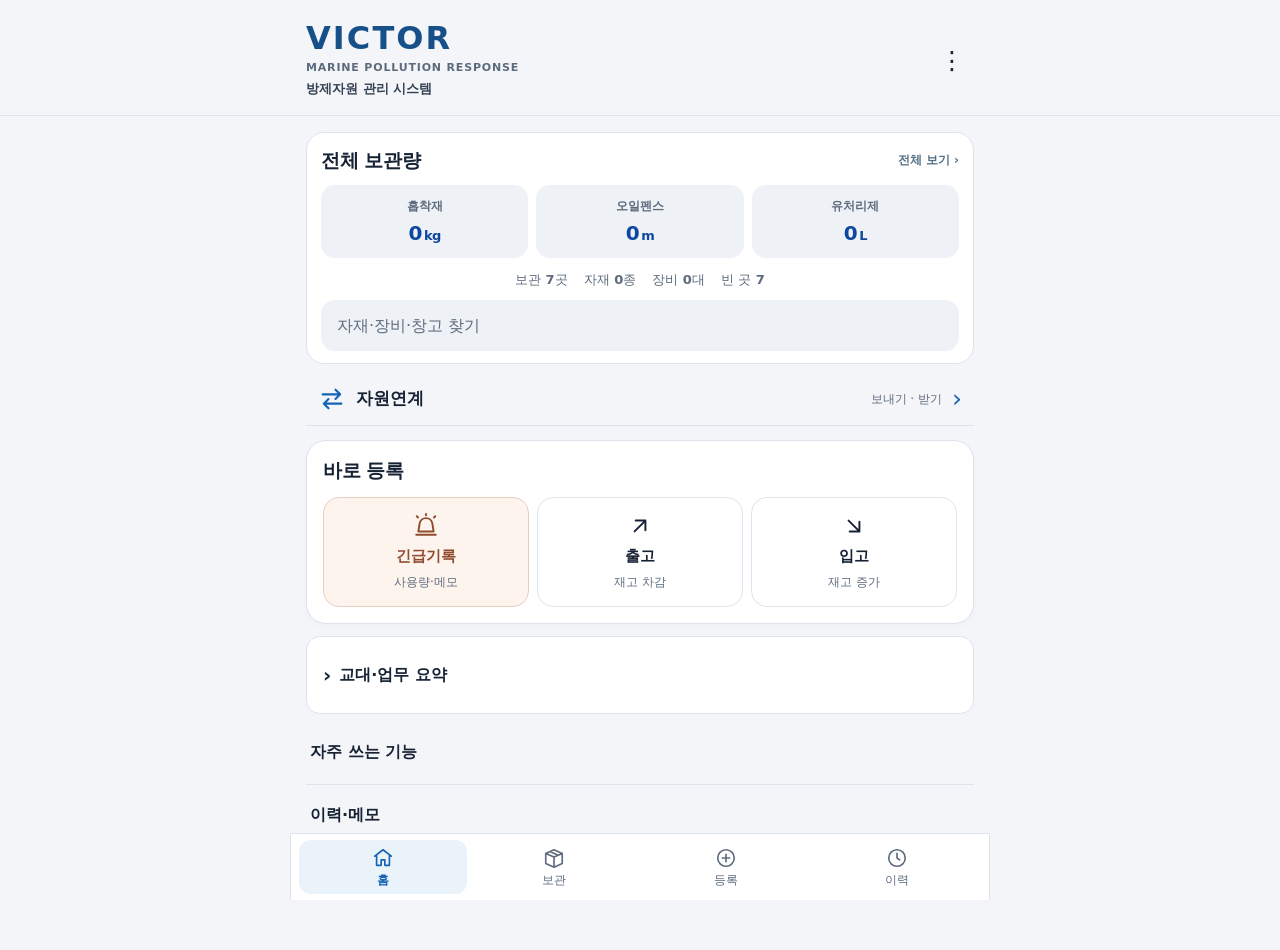
==== index.html @ 690df50c "빌드 182: 이력 조회기간과 처리상태 건수 연동" ====
<!doctype html>
<html lang="ko">
<head>
  <meta charset="utf-8">
  <meta name="viewport" content="width=device-width,initial-scale=1,viewport-fit=cover">
  <meta name="theme-color" content="#F3F5F8" id="themeColorMeta">
  <meta name="apple-mobile-web-app-capable" content="yes">
  <meta name="apple-mobile-web-app-title" content="Victor">
  <meta name="apple-mobile-web-app-status-bar-style" content="default" id="appleStatusBarMeta">
  <script>
    (()=>{try{const mode=localStorage.getItem("victor_theme_mode_0_19_0m")||"auto",hour=new Date().getHours(),resolved=mode==="dark"||mode==="light"?mode:mode==="system"?(matchMedia("(prefers-color-scheme: dark)").matches?"dark":"light"):(hour>=18||hour<6?"dark":"light");document.documentElement.dataset.theme=resolved;document.documentElement.dataset.themeMode=mode;document.getElementById("themeColorMeta")?.setAttribute("content",resolved==="dark"?"#152232":"#F3F5F8");document.getElementById("appleStatusBarMeta")?.setAttribute("content",resolved==="dark"?"black":"default");}catch(_){}})();
  </script>
  <link rel="manifest" href="./manifest.json">
  <link rel="apple-touch-icon" href="./icons/icon-180.png">
  <link rel="stylesheet" href="./style.css?v=02020m182">
  <link rel="stylesheet" href="./interface.css?v=02020m182">
  <title>Victor</title>
</head>
<body>
  <div class="splash" id="splash">
    <div>
      <div class="splash-v">V</div>
      <div class="splash-name">Victor</div>
      <div class="splash-ready">Ready.</div>
    </div>
  </div>

  <div class="app">
    <header class="top">
      <div class="top-inner">
        <div id="headTitle"></div>
        <div class="top-actions"><button class="more" id="moreBtn" type="button" aria-label="앱 관리">⋮</button></div>
      </div>
    </header>
    <div id="appUpdateBanner" class="app-update-banner" role="status" hidden>새 앱 버전 준비됨 <button class="btn secondary compact" type="button">업데이트</button></div>

    <div class="menu" id="moreMenu">
      <div class="menu-sheet" role="dialog" aria-label="앱 관리 메뉴">
        <div class="menu-handle"></div>
        <div class="menu-title">앱 관리</div>
        <div class="menu-group"><div class="menu-label">데이터 관리</div><div class="menu-grid">
          <button type="button" id="backupBtn">백업</button><button type="button" id="restoreBtn">복원</button>
        </div></div>
        <div class="menu-group"><div class="menu-label">공유</div><div class="menu-grid compact-share">
          <button type="button" id="cloudShareMenuBtn">자원연계</button>
        </div></div>
        <div class="menu-group"><div class="menu-label">정보</div>
          <button type="button" id="techniqueMenuBtn">방제기술</button>
        </div>
        <div class="menu-group"><div class="menu-label">업무</div>
          <button type="button" id="fastSurveyMenuBtn">초기 재고실사</button>
        </div>
        <div class="menu-group"><div class="menu-label">화면</div>
          <button type="button" id="themeSettingsBtn">화면 설정</button>
        </div>
        <div class="menu-group"><div class="menu-label">복구</div><div class="menu-grid">
          <button type="button" id="trashBtn">임시 보관함</button><button type="button" id="bulkUndoBtn">대량변경 되돌리기</button><button type="button" id="surveyUndoBtn">완료 실사 되돌리기</button>
        </div></div>
        <div class="menu-group"><div class="menu-label">앱</div><div class="menu-grid">
          <button type="button" id="appInfoBtn">앱 정보</button><button type="button" id="refreshAppBtn">앱 새로고침</button>
        </div>
        </div>
        <div class="menu-group danger-group"><div class="menu-label">위험 작업</div>
          <button class="menu-danger" type="button" id="resetBtn">전체 초기화</button>
        </div>
      </div>
    </div>
    <input type="file" id="restoreFile" accept="application/json,.json" hidden>
    <input type="file" id="sharedResourceFile" accept="application/json,.json,.victor" hidden>

    <main class="content" id="view"></main>

    <nav class="bottom" aria-label="주요 메뉴">
      <button class="nav active" data-page="home" type="button" aria-current="page"><svg viewBox="0 0 24 24" aria-hidden="true" focusable="false"><path d="m3 10 9-7 9 7M5 9v11h5v-6h4v6h5V9"/></svg><span>홈</span></button>
      <button class="nav" data-page="warehouse" type="button"><svg viewBox="0 0 24 24" aria-hidden="true" focusable="false"><path d="m3 7 9-4 9 4v11l-9 4-9-4ZM3 7l9 4 9-4M12 11v11M7.5 5l9 4"/></svg><span>보관</span></button>
      <button class="nav" data-page="register" type="button"><svg viewBox="0 0 24 24" aria-hidden="true" focusable="false"><circle cx="12" cy="12" r="9"/><path d="M12 8v8M8 12h8"/></svg><span>등록</span></button>
      <button class="nav" data-page="history" type="button"><svg viewBox="0 0 24 24" aria-hidden="true" focusable="false"><circle cx="12" cy="12" r="9"/><path d="M12 7v5l3 2"/></svg><span>이력</span></button>
    </nav>
  </div>

  <div class="modal sheet-modal" id="appInfoModal">
    <div class="dialog">
      <div class="sheet-grip app-info-grip" aria-hidden="true"></div>
      <div class="dialog-title">Victor 앱 정보</div>
      <div class="app-info-summary"><div class="logo-main">VICTOR</div><div class="row-sub">방제자원 관리 시스템</div><div class="version-chip">Alpha 0.20.20</div><div class="row-sub" style="margin-top:9px">통영해양경찰서 주무관 정홍준</div></div>
      <div class="help-body"><h3>실무 정정 · 2026.11.01</h3><ul><li>장비 운용 불가 수량·가용 수량 연결, 반납 내역 조회</li><li>원 기록을 보존하는 수량·과거 운행기록 정정</li><li>삭제 전 창고별 재고 변화 표시</li><li>완료 이력도 사고 전용 위치 입력 규칙 적용</li></ul></div>
      <div class="help-body"><h3>이력 정리 · 2026.10.31</h3><ul><li>방제자재·장비의 간격과 수량·보조 버튼 위치 통일</li><li>품목·개별 창고 변경 시 현재 재고·단위 안내 즉시 갱신</li><li>빈 선택 저장 차단, 이전 형식 기록의 수량 표시 보강</li><li>추가한 줄로 이동, 기록에서 빼기와 원본 삭제 구분</li><li>반납 완료 상태·정수 입력·사고 전용 위치·한국시간 표시 정리</li></ul></div>
      <div class="help-body"><h3>조작 정리 · 2026.10.31</h3><ul><li>스크롤 끝에서도 사건 저장 버튼 위치 유지, 키패드 입력 중에는 본문으로 배치</li><li>뒤로가기의 긴 배경 바 제거, 작은 뒤로 버튼 유지</li><li>진행 중 실사에 나중에 계속·중단 구분, 창고 관리에서 해당 창고 실사만 중단 가능</li><li>창고명 변경 뒤에도 실사 입력·기준 수량·완료 실사 되돌리기 연결 유지</li><li>작성 중 등록의 이전 창고명 보정, 없는 창고의 되돌리기 차단</li><li>창고 삭제를 막는 실제 재고·사용 중 장비·진행 업무 보호 유지</li><li>입력칸·접힌 기록 시각·설명 간격 정돈</li></ul></div>
      <div class="help-body"><h3>화면 다듬기 · 2026.10.26</h3><ul><li>글·문장 간격 정리와 뒤로가기 전용 하단 영역</li><li>사고 종류 전환 시 위치 입력 유지, 긴급기록 필터와 이력 창고 표시 수정</li><li>자재·장비 혼합 이력 구분, 삭제한 창고의 과거 기록 조회</li><li>빈 창고 안내·재고 설정 간소화와 장비 단위 통일</li><li>창고 삭제 제한 사유 안내, 0수량 장비 함께 보관·복원</li></ul></div>
      <div class="help-body"><h3>업무 연결 · 2026.10.26</h3><ul><li>공유자료 적용 전 진행 중 사건·사용 장비 연결 검사와 관련 기록 바로가기</li><li>창고 정정 전 두 창고 수량 미리보기, 저장 실패·동시 변경 보호</li><li>이전 작성 기록 수동 복구, 동일·유사 작업 구분</li><li>창고 이름 변경·이력 수정 내역 보기, 공유 수량 단위별 표시</li></ul></div>
      <div class="help-body"><h3>현장 안정화 · 2026.10.22</h3><ul><li>입력 포커스와 키패드 표시 구분, 하단 저장 버튼에 가리는 입력칸 보정</li><li>중복 자재의 순차 재고 표시, 이송 취소·복원 시 장비 가용 수량 검사</li><li>실사 반영·전체 복원의 중복 실행과 확인 중 변경 보호</li><li>정비 저장·삭제와 운용이력 삭제 실패 시 기존 자료 유지</li><li>최근 사용 품목 우선, 장비 이력 검색·조건 초기화 개선</li><li>자원연계에 기기 저장과 공유본 기준 구분</li></ul></div>
      <div class="help-body"><h3>입력 다듬기 · 2026.10.21</h3><ul><li>수량 빠른 입력 시 품목칸과 위치 유지, 미리보기·캔 환산 즉시 갱신</li><li>추가한 품목이 바로 보이도록 이동, 이 줄 빼기와 입력 완료 품목 수 안내</li><li>등록의 반복 보관·재고 안내 축소, 제목 필수·수량 입력 안내 보강</li><li>이력 검색의 진행중·재고 확인 조건 유지와 전체 이력 복귀</li><li>검색 완료 키로 키패드를 닫고 결과 확인</li></ul></div>
      <div class="help-body"><h3>연결 안정화 · 2026.10.18</h3><ul><li>인터넷 끊김·서버 준비 중·인증·권한 오류 안내 구분</li><li>최신자료 조회만 제한 시간 안에서 한 번 재시도</li><li>전송 결과가 불확실하면 최신 확인 안내, 올리기 자동 재전송 금지</li><li>기존 저장자료·연결 설정·PIN 방식 유지</li></ul></div>
      <div class="help-body"><h3>자원연계 · 2026.10.18</h3><ul><li>자원연계 이름·받기/보내기 중심 화면 정리</li><li>뒤로가기 상시 표시, 다른 탭을 거쳐도 원래 상세 진입 경로 유지</li><li>부족 재고도 확인 기록으로 저장하고 홈에서 수정·반영</li><li>점 메뉴는 홈 전용, 창고 관리·삭제 위치와 앱 관리 메뉴 간소화</li></ul></div>
      <div class="help-body"><h3>공유 바로가기 · 2026.10.18</h3><ul><li>홈 전체 보관량 아래에 자원 공유 버튼을 독립 배치</li><li>삭제된 장비·이력으로 돌아갈 때 유효한 목록으로 복귀</li><li>점 메뉴 닫는 중 설정·앱 정보를 열면 뒤늦게 닫히던 문제 수정</li></ul></div>
      <div class="help-body"><h3>자연스러운 이동 · 2026.10.18</h3><ul><li>상세 진입·뒤로가기 방향 전환과 메뉴·공유창의 짧고 부드러운 모션</li><li>아래로 끌어 닫기와 취소 시 원위치 복귀, 작성 중 내용 보호 유지</li><li>목록·상세 스크롤과 검색 조건 복원, 하단 메뉴로 다시 와도 보던 위치 유지</li><li>길게 내린 화면에 작은 돌아가기 버튼 표시, 상단 고정 없이 이동</li></ul></div>
      <div class="help-body"><h3>화면 정돈 · 2026.10.18</h3><ul><li>자원 공유 비교·시간·관리 영역 정렬과 간격 통일</li><li>창고는 재고 우선, 장비는 수량 요약과 업무·관리 기능 분리</li><li>등록·이송·이력의 버튼 배치와 출발·도착 수량 표시 정리</li><li>일괄 실사 단위·저장 접근성, 날짜 선택·앱 관리 배치 개선</li></ul><h3>자료 보호 · 2026.10.17</h3><ul><li>저장 실패 복원·공유자료 검증·동시 변경 보호</li><li>소수 수량 계산 보강과 공유 응답 시간제한</li></ul></div>
      <div class="help-body"><h3>동작 정리 · 2026.10.17</h3><ul><li>창고·장비·이력 상세 진입 위치와 빠른 뒤로가기 스크롤 정리</li><li>장비 상세에서도 보관 메뉴 선택 유지, 창고 검색의 영문·규격 지원</li><li>키패드 위 알림 표시, 창 닫기·키보드 이동·포커스 복귀 보강</li><li>신규 창고 저장 실패 시 자동 취소·입력 유지, 불필요한 폼 재검사 제거</li></ul></div>
      <div class="help-body"><h3>사용 디테일 · 2026.10.17</h3><ul><li>창고·자재·장비 삭제와 안전한 임시 보관, 과거 이력 유지</li><li>차량 최근 이력 5건, 홈 공유 버튼 확대, 상단 고정 해제</li><li>검색어 지우기·보관 조건 초기화·목록 복귀 위치 유지</li><li>긴 품목명과 수량 정렬, 단위 표시, 메모 두 줄 미리보기</li><li>입력칸 오류 안내와 숫자 키패드 입력 완료 버튼</li></ul></div>
      <div class="help-body latest-update"><h3>화면 디테일 · 2026.10.17</h3><ul><li>글자·여백·버튼·카드 톤과 다크모드 정리</li><li>하단 아이콘 메뉴, 선택 상태와 터치·키보드 포커스 개선</li><li>카드 들썩임 제거, 짧은 화면 전환과 자연스러운 정보창 모션</li><li>불투명 배경·상하단 안전영역·알림 표시 정돈</li></ul></div>
      <div class="help-body latest-update"><h3>사용 정리 · 2026.10.17</h3><ul><li>묶음 구성 보기·직접 수정, 중복 품목 수량 유지·합산 선택</li><li>되돌리기 가능 여부와 보관 처리 후 남는 재고 안내</li><li>보고 요약 입출고 구분·재고 변화 표시</li><li>목록 관리 기능 접기, 기기 자료가 쌓였을 때 백업 안내</li></ul></div>
      <div class="help-body latest-update"><h3>빠른 업무 · 2026.10.17</h3><ul><li>장비 보유·사용 가능 수량과 미반납 기록 바로가기</li><li>진행 중 사건 상태·중복 등록 안내 개선</li><li>자주 쓰는 품목 묶음과 보고용 요약·복사·인쇄</li><li>사용 종료 품목 보관·다시 사용, 공유 범위 안내</li></ul></div>
      <div class="help-body latest-update"><h3>자료 보호 · 2026.10.11</h3><ul><li>공유·일괄 변경 되돌리기 시 이후 작업 보호</li><li>사건 입고 방향 유지, 자재 추가·삭제와 장비 미반납 확인</li><li>이송 취소·창고명 변경·이력 장소 정정 보강</li><li>수량 입력·메모 초안·실사 안내·공유 최신 확인 수정</li></ul></div>
      <div class="help-body latest-update"><h3>화면 정리 · 2026.10.07</h3><ul><li>공유 확인 후 창이 다시 열리거나 PIN 입력을 덮어쓰는 문제 수정</li><li>공유 상태·시간 문구 정리, 관리 기능 접기와 공유로 돌아가기 추가</li><li>저장 버튼·상단 제목 고정, 보관·등록 탭과 PC 하단 메뉴 정렬</li><li>홈 빠른 등록 우선 배치, 이력 상세 필터 접기</li></ul></div>
      <div class="section-title" style="margin-top:18px">업데이트 내역</div>
      <div class="help-body latest-update"><h3>현장 개선 · 2026.10.05</h3><ul><li>기존 이송·위치·수정이력·HNS 자료 보존 보강</li><li>저장 실패 재시도·중복 저장·작성 중 나가기 보호</li><li>홈 업무 요약·최소재고·품목 위치·이력 필터 개선</li><li>차량·방제정 시간·목적·담당자·기간 합계 보강</li><li>CSV·자동 안전지점·사용자 선택 앱 업데이트 추가</li></ul></div>
      <div class="help-body latest-update"><h3>홈·등록·검색 개선 · 2026.09.23</h3><ul><li>자재·장비 상세에서 품목과 보관장소를 미리 채워 출고·입고 등록</li><li>홈의 진행 중 사건을 눌러 최신 사건 바로 이어가기</li><li>통합 검색에 8건 초과 결과 펼쳐 보기 추가</li><li>이력 검색어를 필터 변경 뒤에도 유지하고 대소문자 구분 없이 검색</li><li>HNS 등록은 정식 자료 준비 전까지 명확하게 비활성화</li></ul></div>
      <div class="help-body latest-update"><h3>이력·입력 개선 · 2026.09.19</h3><ul><li>차량·선박·장비 전체 이력 검색과 더보기</li><li>키보드 위에서 메모 입력·스크롤 개선</li><li>자재·장비 선택 시 이름과 보관장소 표시</li></ul></div>
      <div class="help-body latest-update"><h3>사건·연료 관리 보강 · 2026.08.07</h3><ul><li>진행 중 사건을 계속 보완한 뒤 종결 가능</li><li>진행 중 사건에 자재·장비 추가 기능 보강</li><li>소형방제정 연료 재고·수급·운항 소모량 기록 추가</li></ul></div>
      <div class="help-body latest-update"><h3>등록·이송 안정화 · 2026.08.07</h3><ul><li>등록 화면에 이송 탭 추가</li><li>이송 시 출발 보관과 도착 보관을 분리</li><li>한 번의 이송 기록에 자재 여러 개 등록 가능</li><li>보관의 창고 간 이동도 새 이송 등록 화면으로 통합</li><li>이송 이력에서 출발·도착 재고 변화를 함께 표시</li><li>자재 추가 시 같은 품목만 반복 선택되던 문제 수정</li><li>소형방제정 운항기록은 날짜·출도착·마일수·좌우 엔진시간·연료유 중심으로 정리</li></ul><h3>현장 간편화 추가 · 2026.07.21</h3><ul><li>전체 보관량 카드에 보관장소·자재·장비 요약 추가</li><li>최근 이력 한 줄에 품목 요약과 건수 표시</li><li>홈 바로등록 버튼에 짧은 보조 설명 추가</li><li>최근 활동 탭에 최근 이력·메모 개수 표시</li><li>통합 검색 결과를 정확한 이름 우선으로 정렬</li><li>통합 검색 결과에 창고·자재·장비 구분 칩 추가</li><li>보관 전체 자재 결과에 총량과 0재고 수 표시</li><li>보관 전체 장비 결과에 총 장비 수와 보관장소 수 표시</li><li>빈 창고는 목록에서 비어 있음으로 표시</li><li>창고 상세 상단에 자재·장비 보유 요약 추가</li><li>등록 자재 추가 시 현재 창고 재고 보유 품목 우선 선택</li><li>등록 장비 추가 시 현재 창고 장비 우선 선택</li><li>자재·장비 추가와 삭제 시 짧은 완료 메시지 표시</li><li>등록 중 선택한 자재·장비 입력 현황 요약 표시</li><li>유처리제 캔 변환과 빠른 수량 버튼을 등록 요약에 즉시 반영</li><li>이력 검색 문구 단축과 검색 결과 개수 실시간 반영</li><li>이력 빈 화면에서 바로 등록 가능</li><li>HNS 준비 화면에서 방제기술로 이동 가능</li><li>자원 공유에 마지막 올림·가져옴 상태 한 줄 표시</li><li>새 표시 요소의 다크모드 색상 보강</li></ul><h3>간편화 정리 · 2026.07.21</h3><ul><li>홈 검색 문구와 결과 표시를 더 짧게 정리</li><li>검색 결과에 자재 총량·창고 보유종·장비 수량 표시</li><li>자원 공유 화면 버튼과 상태 문구 축소</li><li>등록 화면 안내문과 작성 중 기록 안내 간소화</li><li>저장 버튼을 하단에 가깝게 유지하고 저장 중 표시 추가</li><li>미반영 0건 표시를 덜 긴장되는 형태로 변경</li><li>최근 활동이 비어 있을 때 바로 등록·메모 버튼 표시</li><li>입력 중 화면 흔들림과 스크롤 노출 보강</li><li>앱 관리 화면 설명과 보조 문구 정리</li><li>HNS 안내와 최신자료 확인 메시지 단축</li></ul><h3>화면 안정화 · 2026.07.21</h3><ul><li>점3개 메뉴·앱정보·입력 모달이 열렸을 때 뒤 화면 스크롤 잠금 보강</li><li>점3개 메뉴 스크롤과 아래로 끌어 닫기 동작 분리</li><li>긴급기록 화면을 사용내역과 메모 중심으로 단순화</li><li>다크모드 상단·메뉴 색상과 대비 보정</li><li>저장 후 수량 변화 요약과 앱 새로고침 버튼 추가</li><li>방제기술 화면에 홈으로 돌아가기 버튼 추가</li></ul><h3>보관장소 보존 보강 · 2026.07.15</h3><ul><li>재고가 0인 사용자 추가 보관장소도 업데이트 후 목록에 유지</li><li>공유자료 가져오기 시 내 기기에만 있던 보관장소가 사라지지 않도록 보강</li></ul><h3>현장 기록 보강 · 2026.07.15</h3><ul><li>등록 화면에 사고·작업 위치 기록 추가</li><li>유막·냄새·배출구·시료·진술 체크형 현장 확인사항 추가</li><li>이력 상세에서 위치와 현장 확인사항 표시</li><li>보관장소별 출입 방법·열쇠 위치·특이사항·연락 메모 추가</li><li>재고실사 반영 후 완료 요약 화면 추가</li></ul><h3>방제기술 초안 · 2026.07.15</h3><ul><li>HNS 샘플 물질정보 제거</li><li>점3개 메뉴 정보 영역에 방제기술 화면 추가</li><li>침수선박·침몰선박·빌지 배출·매연·페인트·폐기물·유막 상황별 카드 추가</li><li>확인사항·초동조치·사진증거·필요자원·보고사항 구조로 정리</li></ul><h3>보관·공유 안정화 · 2026.07.15</h3><ul><li>점3개 메뉴의 공유 기능을 자원 공유 화면으로 정리</li><li>공유자료 올린 기기와 적용 기기 표시</li><li>창고명 수정 전 연결 자료 영향 안내</li><li>기존 자재·장비 추가 시 최근 사용 품목 우선 표시</li><li>창고 상세에 숨긴 0재고 보기 버튼 추가</li></ul><h3>화면·보관 추가 개선 · 2026.07.15</h3><ul><li>밝게·어둡게·기기 설정·야간 자동 화면 설정 추가</li><li>창고 상세에서 보관장소명 수정 가능</li><li>창고 자재·장비 추가 시 기존 목록에서 빠르게 추가</li><li>HNS는 방제자원과 섞지 않고 별도 영역 유지</li></ul><h3>홈·메뉴 정리 · 2026.07.15</h3><ul><li>홈 화면 공유상태와 초기 재고실사 표시 정리</li><li>초기 재고실사와 완료 실사 되돌리기를 점3개 메뉴로 이동</li><li>보관 화면에 HNS 준비 탭 추가</li><li>등록 입고·출고에 HNS 준비 항목 추가</li><li>등록 날짜 입력 단순화와 작성 중 기록 알림 빈도 조정</li><li>하단 메뉴·점3개 메뉴·업데이트 내역 모션 개선</li></ul></div>
      <div class="help-body"><h3>보관 기능 개선</h3><ul><li>보관 화면 창고별·전체 자재·전체 장비 보기</li><li>전체 장비 검색과 카테고리·창고 필터</li><li>자재·장비 빠른 입력</li><li>iOS 햅틱 감지와 시각 피드백 보강</li></ul><h3>Alpha 0.18.9</h3><ul><li>보관 메모 수정 버튼명을 메모 수정으로 변경</li><li>장비 클릭 시 상세보기 화면 표시</li><li>장비 상세 하단 수정 버튼 추가</li></ul><h3>Alpha 0.18.6 Recovery</h3><ul><li>0.18.8 무한로딩 복구용</li><li>0.18.6 Fixed 기준 안정판</li><li>캐시 갱신용 버전 분리</li></ul><h3>Alpha 0.18.6 Fixed</h3><ul><li>0.18.4/4a/5 기능 실제 활성화 재적용</li><li>보관 화면 전체 보관량 카드 실제 표시</li><li>등록 종류: 사고/이송/훈련/작업/기타 적용</li><li>창고 아이콘 제거 및 신규 창고 추가 버튼 적용</li><li>자재/장비 탭 하단 신규 추가 버튼 적용</li><li>재고수정 이력 유지</li></ul>
        <h3>Alpha 0.18.5</h3><ul><li>재고 직접 수정 시 변경사유 입력 추가</li><li>재고수정 이력 자동 생성</li><li>변경 전/변경 후 수량 저장</li><li>재고수정 이력 상세에서 증감 표시</li><li>재고수정 이력 삭제 시 이전 수량으로 복구</li></ul><h3>Alpha 0.18.4a</h3><ul><li>장비 기본 목록 실제 장비표 기준 보강</li><li>기존 데이터가 있어도 기본 장비 목록이 병합되도록 수정</li><li>장비 추가 후 해당 보관장소 장비 탭에 즉시 표시</li><li>장비 상세 표시 항목 보강</li></ul><h3>Alpha 0.18.4</h3><ul><li>일반등록/긴급기록 큰 버튼형 UI 적용</li><li>일반등록 출고/입고 선택 및 즉시 재고 반영</li><li>긴급기록 미반영 저장 후 사고 종료 시 재고 반영</li><li>긴급기록 완료 시 출고이력 자동 생성</li><li>창고 상단 정보에서 위치/담당/연락처 제거, 메모만 표시</li><li>창고/자재목록/자재/장비 신규 추가 기능 추가</li><li>추가 항목이 재고·등록·이력에 반영되도록 개선</li><li>장비 기본 목록 추가</li></ul><h3>Alpha 0.18.3</h3><ul><li>홈 로고 VICTOR 형식 적용</li><li>홈 대시보드 카드 클릭 이동 적용</li><li>홈 버전 카드 제거 및 관리품목 아이콘 변경</li><li>보관 목록 창고 아이콘 복구</li><li>보관 상세 자재/장비 탭 분리</li><li>중복 장비관리 카드 제거</li><li>이력 목록을 전체/미반영/완료 탭으로 개선</li><li>날짜 입력칸 간격 정리</li></ul><h3>Alpha 0.18.2</h3><ul><li>긴급기록 모드 복구</li><li>사고 현장 자재 사용량만 빠르게 미반영 저장</li><li>이력에서 미반영 기록을 정식 재고 반영 가능</li><li>등록 화면 일반 등록/긴급기록 전환</li></ul><h3>Alpha 0.18.1</h3>
        <ul>
          <li>재고조사 모드 복구</li>
          <li>재고조사 빈칸/미입력 0 처리</li>
          <li>방제지휘차량 주행거리 이력 추가</li>
          <li>소형방제정 구동시간/연료소모량 이력 추가</li>
          <li>장비관리 초안 추가</li>
        </ul>
        <h3>Alpha 0.18 Stable</h3>
        <ul>
          <li>깨진 0.17 기반 제거 후 새 구조로 재작성</li>
          <li>index.html / style.css / app.js 분리</li>
          <li>홈, 보관, 등록, 이력, 메모, 백업/복원 핵심 기능 우선 복구</li>
          <li>보관 정보 수정 가능</li>
        </ul>
      </div>
      <button class="btn primary" id="closeAppInfo" type="button" style="width:100%;margin-top:12px">확인</button>
    </div>
  </div>

  <div class="modal" id="entryModal">
    <div class="dialog" id="entryDialog" role="dialog" aria-modal="true" aria-labelledby="entryModalTitle" tabindex="-1"></div>
  </div>

  <div class="snackbar" id="snackbar" role="status" aria-live="polite"></div>

  <script src="./storage.js?v=02020m182"></script>
  <script src="./workflow.js?v=02020m182"></script>
  <script src="./fieldwork.js?v=02020m182"></script>
  <script src="./app.js?v=02020m182"></script>
</body>
</html>
---- style.css ----
:root{--blue:#1565C0;--blue2:#0D47A1;--light:#F7F9FC;--card:#fff;--text:#101828;--muted:#667085;--border:#E4EAF2;--danger:#D92D20;--green:#08785F;--orange:#B54708}
:root[data-theme="dark"]{--blue:#8CBCE8;--blue2:#B5CDE4;--light:#152232;--card:#1D2B3C;--text:#D9E4EF;--muted:#9AAABC;--border:#33475C;--danger:#F29B93;--green:#8CCFBE;--orange:#E7B783}
*{box-sizing:border-box;-webkit-tap-highlight-color:transparent}
html{touch-action:pan-y manipulation;-webkit-text-size-adjust:100%;overscroll-behavior:none;overflow-x:clip}
html,body{margin:0;padding:0;background:var(--light);color:var(--text);font-family:-apple-system,BlinkMacSystemFont,"Apple SD Gothic Neo","Noto Sans KR",system-ui,sans-serif;overscroll-behavior:none;-webkit-user-select:none;user-select:none;-webkit-touch-callout:none}
html,body,.content,.dialog,.menu-sheet{scrollbar-width:none;-ms-overflow-style:none}
html::-webkit-scrollbar,body::-webkit-scrollbar,.content::-webkit-scrollbar,.dialog::-webkit-scrollbar,.menu-sheet::-webkit-scrollbar{display:none;width:0;height:0}
html.scroll-locked{overflow:hidden;overscroll-behavior:none}
body.menu-open{position:fixed;left:0;right:0;width:100%;overflow:hidden}
button,input,select,textarea{font:inherit}
input,textarea{user-select:text;-webkit-user-select:text;-webkit-touch-callout:default}
img,svg{user-drag:none;-webkit-user-drag:none}
button{cursor:pointer;-webkit-tap-highlight-color:transparent}
.app{min-height:100vh;min-height:100dvh;padding-bottom:calc(76px + env(safe-area-inset-bottom))}
/* Keep input forms inside the visible area above mobile keyboards. */
body.keyboard-open .app{padding-bottom:calc(96px + var(--keyboard-space,0px))}
body.keyboard-open .modal{top:var(--input-viewport-top,0px);bottom:auto;height:var(--input-viewport-height,100dvh);padding-top:12px;padding-bottom:12px}
body.keyboard-open .modal .dialog{max-height:calc(var(--input-viewport-height,100dvh) - 24px)}
body.keyboard-open textarea{max-height:calc(var(--input-viewport-height,100dvh) * .45);overflow-y:auto}
input,textarea,select{scroll-margin-block:20px}
.resource-location{display:block;font-weight:400;font-size:13px;color:var(--muted);line-height:1.55;overflow-wrap:anywhere;margin-top:6px}
.asset-history-row .row-title,.asset-history-row .row-sub,.history-memo{overflow-wrap:anywhere;white-space:pre-wrap}
.asset-history-row .row-title{margin-top:8px}
.asset-history-row summary,.form details>summary{min-height:44px;padding:12px 0;cursor:pointer}
.history-fields{margin:0;font-size:13px}
.history-fields>div{padding:8px 0;border-top:1px solid var(--border)}
.history-fields dt{color:var(--muted)}
.history-fields dd{margin:4px 0 0;white-space:pre-wrap;overflow-wrap:anywhere}
#assetHistorySummary{margin:12px 0}
#assetHistoryMore[hidden]{display:none}
.item-box label,.history-filter-grid label{min-width:0}
.item-box select{width:100%;min-height:44px}
.top{position:sticky;top:0;z-index:20;background:rgba(247,249,252,.96);backdrop-filter:blur(14px);border-bottom:1px solid rgba(228,234,242,.75)}
.top-inner{max-width:700px;margin:0 auto;padding:18px 18px 13px;display:flex;align-items:flex-start;justify-content:space-between;gap:12px}
.title{font-size:31px;font-weight:850;letter-spacing:-.045em;color:var(--blue2);line-height:1}
.page-title{font-size:25px;font-weight:850;letter-spacing:-.04em;color:#061225;margin:6px 0 4px}
.date{font-size:13px;color:var(--muted);margin-top:10px}
.more{border:0;background:transparent;color:#07152A;font-size:26px;line-height:1;padding:0 6px}
.content{max-width:700px;margin:0 auto;padding:16px 16px 22px;overscroll-behavior:contain}
.card{background:var(--card);border:1px solid var(--border);border-radius:17px;padding:16px;margin-bottom:12px;box-shadow:0 1px 2px rgba(16,24,40,.04)}
.card,.quick-action,.choice-card,.flow-btn,.warehouse-card,.resource-detail-card{animation:softRise .18s ease both}
button,.btn,.quick-action,.choice-card,.flow-btn,.stock-line{transition:transform .12s ease,box-shadow .16s ease,background-color .14s ease,border-color .14s ease,opacity .14s ease,filter .12s ease}
button:active,.btn:active,.quick-action:active,.choice-card:active,.flow-btn:active{transform:scale(.985)}
.grid2{display:grid;grid-template-columns:1fr 1fr;gap:10px}
.metric{height:104px;display:flex;align-items:center;gap:13px}
.iconbox{width:40px;height:40px;border-radius:12px;background:#EAF3FF;color:var(--blue);display:grid;place-items:center;font-size:22px;font-weight:800}
.metric-label{font-size:14px;font-weight:700;color:#1D2939}
.metric-value{font-size:25px;font-weight:850;letter-spacing:-.04em;margin-top:4px}
.section-head{display:flex;align-items:center;justify-content:space-between;margin:21px 0 10px}
.section-head.mini-head{margin:0 0 10px}
.section-title{font-size:19px;font-weight:830;letter-spacing:-.03em}
.mini-link{font-size:12px;font-weight:900;color:#547187}
.mini-chip{display:inline-flex;align-items:center;border-radius:999px;background:#EAF3FF;color:#0D5792;padding:2px 7px;font-size:10px;font-weight:900;vertical-align:middle}
.link-btn{border:0;background:transparent;color:var(--muted);font-size:14px;padding:4px}
.list-card{background:#fff;border:1px solid var(--border);border-radius:17px;overflow:hidden;margin-bottom:12px}
.list-row{display:flex;align-items:center;justify-content:space-between;gap:12px;width:100%;background:#fff;border:0;border-bottom:1px solid var(--border);padding:15px 14px;text-align:left}
.list-row:last-child{border-bottom:0}
.row-title{font-size:16px;font-weight:780;letter-spacing:-.025em}
.row-sub{font-size:13px;color:var(--muted);margin-top:5px;line-height:1.35}
.chev{color:#98A2B3;font-size:24px}
.badge{display:inline-flex;align-items:center;border-radius:7px;padding:3px 8px;font-size:12px;font-weight:800}
.badge.blue{background:#EAF3FF;color:var(--blue2)}
.badge.green{background:#DFF7EF;color:var(--green)}
.badge.orange{background:#FFF0DE;color:var(--orange)}
.badge.red{background:#FDECEC;color:#B42318}
.search{width:100%;border:0;background:#EEF2F7;border-radius:16px;padding:13px 15px;margin:10px 0 14px;color:var(--text)}
:root[data-theme="dark"] .top{background:rgba(21,34,50,.94);border-bottom-color:#33475C}
:root[data-theme="dark"] .page-title,:root[data-theme="dark"] .more,:root[data-theme="dark"] .section-title,:root[data-theme="dark"] .row-title,:root[data-theme="dark"] .stock-name{color:var(--text)}
:root[data-theme="dark"] .card,:root[data-theme="dark"] .list-card,:root[data-theme="dark"] .list-row,:root[data-theme="dark"] .item-box,:root[data-theme="dark"] .dialog,:root[data-theme="dark"] .menu-group,:root[data-theme="dark"] .emptybox{background:var(--card);border-color:var(--border);color:var(--text)}
:root[data-theme="dark"] input,:root[data-theme="dark"] select,:root[data-theme="dark"] textarea,:root[data-theme="dark"] .search{background:#26384B;border-color:#465B70;color:#DDE7F1}
:root[data-theme="dark"] input::placeholder,:root[data-theme="dark"] textarea::placeholder{color:#8899AA}
:root[data-theme="dark"] .bottom{background:rgba(28,43,60,.97);border-top-color:#40556A}
:root[data-theme="dark"] .menu{background:#111C2A}
:root[data-theme="dark"] .menu.show,:root[data-theme="dark"] .menu.closing{background:#111C2A}
:root[data-theme="dark"] .menu-sheet,:root[data-theme="dark"] .menu button{background:#1D2B3C;color:var(--text);border-color:var(--border)}
:root[data-theme="dark"] .menu-group>button,:root[data-theme="dark"] .btn.gray,:root[data-theme="dark"] .btn.secondary{background:#26384B;color:#D7E2EC;border-color:#465B70}
:root[data-theme="dark"] .callout{background:#3A2F22;border-color:#64513B;color:#E8C99B}
:root[data-theme="dark"] .storage-view-switch,:root[data-theme="dark"] .activity-tabs,:root[data-theme="dark"] .tabbar{background:#25384A;border-color:#465B70}
:root[data-theme="dark"] .storage-view-switch button.active,:root[data-theme="dark"] .activity-tabs button.active,:root[data-theme="dark"] .tabbtn.active{background:#31465A;color:#DDE8F2}
:root[data-theme="dark"] .badge.blue{background:#254864;color:#C7DCEC}:root[data-theme="dark"] .badge.green{background:#24483F;color:#B8E0D4}:root[data-theme="dark"] .badge.orange{background:#50402D;color:#E8C497}:root[data-theme="dark"] .badge.red{background:#503330;color:#EFB2AA}
:root[data-theme="dark"] label,:root[data-theme="dark"] .metric-label,:root[data-theme="dark"] .logo-ko,:root[data-theme="dark"] .nav,:root[data-theme="dark"] .back,:root[data-theme="dark"] .flow-btn,:root[data-theme="dark"] .choice-title{color:#D2DDE8}
:root[data-theme="dark"] .row-sub,:root[data-theme="dark"] .stock-spec,:root[data-theme="dark"] .choice-sub,:root[data-theme="dark"] .date,:root[data-theme="dark"] .logo-sub,:root[data-theme="dark"] .summary-label,:root[data-theme="dark"] .detail-label,:root[data-theme="dark"] .filter-result,:root[data-theme="dark"] .history-date-label{color:#9AAABC}
:root[data-theme="dark"] .summary-card,:root[data-theme="dark"] .summary-pill,:root[data-theme="dark"] .dash-card,:root[data-theme="dark"] .choice-card,:root[data-theme="dark"] .flow-btn,:root[data-theme="dark"] .manage-card,:root[data-theme="dark"] .memo-box,:root[data-theme="dark"] .detail-row,:root[data-theme="dark"] .inline-field,:root[data-theme="dark"] .history-tab,:root[data-theme="dark"] .history-date-buttons button,:root[data-theme="dark"] .quick-action,:root[data-theme="dark"] .home-tool-grid button,:root[data-theme="dark"] .history-box,:root[data-theme="dark"] .confirm-message{background:#1D2B3C;border-color:#33475C;color:#D9E4EF}
:root[data-theme="dark"] .choice-card.active,:root[data-theme="dark"] .flow-btn.active,:root[data-theme="dark"] .history-tab.active,:root[data-theme="dark"] .history-date-buttons button.active{background:#2B4055;border-color:#58718A;color:#DDE8F2}
:root[data-theme="dark"] .choice-card.danger.active,:root[data-theme="dark"] .quick-action.emergency{background:#2E3440;border-color:#6E5647;color:#E9C7AD}
:root[data-theme="dark"] .urgent-mark{filter:saturate(.65) brightness(.92);opacity:.82}
:root[data-theme="dark"] .summary-value,:root[data-theme="dark"] .stock-qty,:root[data-theme="dark"] .detail-value,:root[data-theme="dark"] .version-chip{color:#BFD4E7}
:root[data-theme="dark"] .iconbox,:root[data-theme="dark"] .version-chip,:root[data-theme="dark"] .today-chip,:root[data-theme="dark"] .tech-tags span{background:#2B4055;color:#C7DCEC}
:root[data-theme="dark"] .register-stock-now,:root[data-theme="dark"] .can-converter,:root[data-theme="dark"] .cloud-share-status span,:root[data-theme="dark"] .cloud-action-summary span{background:#26384B;border-color:#465B70;color:#CAD8E5}
:root[data-theme="dark"] .share-status-card,:root[data-theme="dark"] .cloud-notice,:root[data-theme="dark"] .home-quick,:root[data-theme="dark"] .resource-filters{background:#1D2B3C;border-color:#33475C}
:root[data-theme="dark"] .share-status-title,:root[data-theme="dark"] .share-status-card strong,:root[data-theme="dark"] .cloud-notice strong{color:#D9E4EF}
:root[data-theme="dark"] .cloud-notice span,:root[data-theme="dark"] .share-time-note,:root[data-theme="dark"] .cloud-share-status{color:#9AAABC}
:root[data-theme="dark"] .entry-close{background:#2B3E52;color:#D9E4EF}
.group-title{font-size:14px;font-weight:850;color:var(--blue2);margin:16px 0 5px}
.stock-line{display:grid;grid-template-columns:1fr auto;gap:12px;align-items:center;padding:12px 0;border-bottom:1px solid var(--border);background:transparent;border-left:0;border-right:0;border-top:0;width:100%;text-align:left}
.stock-line:last-child{border-bottom:0}
.stock-name{font-weight:700}
.stock-spec{font-size:12px;color:var(--muted);margin-top:3px}
.stock-qty{font-size:18px;font-weight:850;color:var(--blue2);text-align:right;white-space:nowrap}
.form{display:flex;flex-direction:column;gap:13px}
label{font-size:13px;color:#344054;font-weight:750}
input,select,textarea{width:100%;margin-top:7px;border:1px solid #D8E0EA;border-radius:12px;background:#fff;padding:12px 12px;color:var(--text);min-height:46px}
textarea{min-height:74px;resize:vertical}
.btn{border:0;border-radius:12px;padding:12px 15px;font-weight:850}
.btn.primary{background:var(--blue);color:#fff}
.btn.secondary{background:#fff;color:var(--blue2);border:1px solid #BDD5F8}
.btn.gray{background:#EEF2F7;color:#344054}
.btn.danger{background:#fff;color:var(--danger);border:1px solid #FDA29B}
.btn.solid-danger{background:var(--danger);color:#fff}
.btn:disabled{opacity:.48;cursor:not-allowed}
.btn-row{display:flex;gap:9px;flex-wrap:wrap}
.form>.btn{width:100%;margin-top:2px}
.form>.btn+.btn{margin-top:-2px}
.detail-delete-btn{width:100%;margin:12px 0 4px;display:block}
.card+.detail-delete-btn,.list-card+.detail-delete-btn{margin-top:10px}
.item-box{background:#fff;border:1px solid var(--border);border-radius:16px;padding:13px;margin-top:9px}
.emptybox{border:1px solid var(--border);background:#fff;border-radius:15px;padding:30px 12px;text-align:center;color:#98A2B3}
.callout{background:#FFF7E8;border:1px solid #FED7AA;color:#7A3B00;border-radius:14px;padding:12px 13px;font-size:13px;line-height:1.45;margin-bottom:12px}
.bottom{position:fixed;z-index:30;left:0;right:0;bottom:0;background:#fff;border-top:1px solid var(--border);padding:7px max(8px,env(safe-area-inset-left)) calc(7px + env(safe-area-inset-bottom)) max(8px,env(safe-area-inset-right));display:grid;grid-template-columns:repeat(5,1fr);transition:transform .24s cubic-bezier(.2,.8,.2,1),opacity .16s ease,visibility .16s ease}
body.keyboard-open .bottom{transform:translateY(110%);pointer-events:none}
@media(hover:none) and (pointer:coarse){:root.input-focused .bottom,body.keyboard-open .bottom{visibility:hidden;opacity:0;pointer-events:none;transform:translateY(110%)}}
.nav{border:0;background:transparent;color:#344054;font-size:13px;font-weight:750;padding:12px 4px;border-radius:12px}
.nav.active{color:var(--blue);font-weight:900}
.nav.active::after{content:"";display:block;width:24px;height:3px;background:var(--blue);border-radius:99px;margin:7px auto 0}
.menu{display:flex;position:fixed;inset:0;z-index:90;background:#F7F9FC;align-items:stretch;justify-content:center;padding:0;opacity:1;visibility:hidden;pointer-events:none;transition:visibility 0s linear .32s;isolation:isolate;contain:paint}
.menu.show{visibility:visible;pointer-events:auto;background:#F7F9FC;transition:none}
.menu.closing{visibility:visible;pointer-events:none;background:#F7F9FC;transition:none}
.menu::before{display:none}
.menu-sheet{position:relative;z-index:1;width:min(700px,100%);height:100dvh;max-height:none;overflow-y:auto;-webkit-overflow-scrolling:touch;overscroll-behavior:contain;background:#F7F9FC;border-radius:0;padding:calc(12px + env(safe-area-inset-top)) 16px calc(18px + env(safe-area-inset-bottom));box-shadow:none;transform:translateY(100%);will-change:transform;backface-visibility:hidden;-webkit-backface-visibility:hidden;transition:transform .32s cubic-bezier(.2,.8,.2,1)}
.menu.show .menu-sheet{transform:translateY(0)}
.menu.closing .menu-sheet{transform:translateY(100%)}
.menu-sheet.dragging{transition:none}
.menu-handle{width:42px;height:5px;border-radius:99px;background:#C8D2DC;margin:0 auto 10px}.menu-title{font-size:19px;font-weight:900;color:#183B56;padding:3px 4px 13px}.menu-group{background:#fff;border:1px solid var(--border);border-radius:16px;padding:8px;margin-bottom:10px}.menu-label{font-size:11px;font-weight:900;color:#70879A;padding:3px 6px 7px;letter-spacing:.02em}.menu-grid{display:grid;grid-template-columns:1fr 1fr;gap:7px}.menu-grid.compact-share{grid-template-columns:1fr}.menu button{display:block;width:100%;border:0;border-radius:11px;background:#EDF4FA;color:#234B68;text-align:left;padding:13px 12px;font-weight:800}.menu-group>button{background:#F4F7FA}.menu .danger-group{border-color:#F2C7C3}.menu .menu-danger{background:#FFF1F0;color:#B42318;border:0}
.modal{display:none;position:fixed;inset:0;z-index:110;background:rgba(16,24,40,.42);align-items:center;justify-content:center;padding:18px}
.modal.show{display:flex}
.modal.sheet-modal{align-items:flex-end;justify-content:center;padding:18px 12px 0;background:rgba(16,24,40,0);opacity:0;pointer-events:none;transition:opacity .24s ease,background-color .24s ease}
.modal.sheet-modal.show{opacity:1;pointer-events:auto;background:rgba(16,24,40,.32)}
.modal.sheet-modal.closing{opacity:0;pointer-events:none;background:rgba(16,24,40,0)}
.modal.sheet-modal .dialog{width:min(520px,100%);max-height:86dvh;border-radius:24px 24px 0 0;transform:translateY(112%) scale(.985);will-change:transform;transition:transform .38s cubic-bezier(.2,.8,.2,1)}
.modal.sheet-modal.show .dialog{transform:translateY(0) scale(1)}
.modal.sheet-modal.closing .dialog{transform:translateY(112%) scale(.985)}
.modal.sheet-modal .dialog.dragging{transition:none}
.dialog{background:#fff;border-radius:20px;padding:20px;width:min(420px,100%);max-width:100%;max-height:86vh;overflow-y:auto;overflow-x:hidden;-webkit-overflow-scrolling:touch;overscroll-behavior:contain;touch-action:pan-y;box-shadow:0 16px 50px rgba(0,0,0,.22)}
.dialog-title{font-size:20px;font-weight:850;margin-bottom:8px;text-align:center}
.help-body{font-size:14px;line-height:1.65;color:#344054;max-height:62vh;overflow-y:auto;-webkit-overflow-scrolling:touch;padding-right:4px}
.help-body h3{font-size:16px;margin:14px 0 6px;color:#0D47A1}
.help-body ul{padding-left:18px;margin:8px 0}
.splash{position:fixed;inset:0;background:#fff;z-index:200;display:grid;place-items:center;transition:opacity .42s ease, transform .42s ease}
.splash.hide{opacity:0;pointer-events:none;transform:translateY(-8px)}
.splash-v{font-size:46px;font-weight:900;color:var(--blue);letter-spacing:-.08em;text-align:center}
.splash-name{font-size:30px;font-weight:900;color:var(--blue2);text-align:center;margin-top:6px}
.splash-ready{text-align:center;color:var(--muted);margin-top:6px;font-size:17px}
.back{border:0;background:transparent;color:#344054;font-weight:800;margin:0 0 10px;padding:6px 0}
.snackbar{position:fixed;left:50%;bottom:88px;transform:translateX(-50%) translateY(20px);background:#101828;color:#fff;border-radius:999px;padding:12px 18px;font-size:14px;font-weight:800;z-index:300;opacity:0;pointer-events:none;transition:.25s}
.snackbar.show{opacity:1;transform:translateX(-50%) translateY(0)}
.snackbar button{border:0;background:transparent;color:#9CCBFF;font-weight:900;margin-left:10px;padding:0}
@media(min-width:720px){.bottom{width:min(700px,100%);left:50%;right:auto;transform:translateX(-50%);border-left:1px solid var(--border);border-right:1px solid var(--border)}body.keyboard-open .bottom{transform:translate(-50%,110%)}}

.progress{height:10px;background:#EEF2F7;border-radius:999px;overflow:hidden;margin:10px 0}
.progress-fill{height:100%;background:var(--blue);border-radius:999px}
.big-input{font-size:32px;font-weight:850;text-align:center;letter-spacing:-.04em}

.small-grid{display:grid;grid-template-columns:1fr 1fr;gap:8px}


.logo-block{padding:4px 0 2px}
.logo-main{font-size:34px;font-weight:950;letter-spacing:.08em;color:var(--blue2);line-height:1}
.logo-sub{font-size:12px;font-weight:750;letter-spacing:.08em;color:#667085;margin-top:6px;text-transform:uppercase}
.logo-ko{font-size:14px;font-weight:800;color:#344054;margin-top:5px}
.dash-card{position:relative;border:0;text-align:left;width:100%;background:#fff}
.dash-card .chev{position:absolute;right:14px;bottom:12px;font-size:19px}
.wh-outer{display:flex;align-items:center;gap:10px;width:100%;background:#fff;border:0;border-bottom:1px solid var(--border);padding:13px 12px;text-align:left}
.wh-outer:last-child{border-bottom:0}
.wh-info-btn{flex:none;width:48px;height:48px;border-radius:14px;border:1px solid #D8E7FA;background:#F1F6FF;color:var(--blue);display:grid;place-items:center;font-size:24px}
.wh-main-btn{flex:1;border:0;background:transparent;text-align:left;padding:0;display:flex;align-items:center;justify-content:space-between;gap:10px}
.tabbar{display:grid;grid-template-columns:1fr 1fr;border-bottom:1px solid var(--border);margin:8px 0 12px}
.tabbtn{border:0;background:transparent;padding:13px 6px;color:#667085;font-weight:800;border-bottom:3px solid transparent}
.tabbtn.active{color:var(--blue2);border-bottom-color:var(--blue)}
.history-tabs{display:grid;grid-template-columns:repeat(3,1fr);gap:8px;margin-bottom:12px}
.history-tab{border:1px solid var(--border);background:#fff;border-radius:13px;padding:11px 8px;font-weight:850;color:#344054}
.history-tab.active{background:#EAF3FF;border-color:#BDD5F8;color:var(--blue2)}
.history-date-buttons{display:grid;grid-template-columns:repeat(5,1fr);gap:6px;margin:4px 0 10px}
.history-date-buttons button{border:1px solid var(--border);background:#fff;border-radius:11px;padding:10px 4px;font-size:12px;font-weight:850;color:#4A6075}
.history-date-buttons button.active{background:#EAF3FF;border-color:#BDD5F8;color:var(--blue2)}
.compact-filter{margin-top:0;margin-bottom:8px}
input[type="date"]{height:46px;line-height:20px;-webkit-appearance:none;appearance:none}
.form label{display:block}


.choice-grid{display:grid;grid-template-columns:1fr;gap:10px;margin-bottom:14px}
.choice-card{border:1px solid var(--border);background:#fff;border-radius:17px;padding:17px 15px;text-align:left;display:flex;align-items:center;justify-content:space-between;gap:12px}
.choice-card.active{border-color:#8AB8F5;background:#EAF3FF}
.choice-card.danger.active{border-color:#FDBA74;background:#FFF7ED}
.choice-title{font-size:18px;font-weight:900;color:#101828}
.choice-sub{font-size:13px;color:var(--muted);margin-top:5px;line-height:1.35}
.choice-icon{font-size:27px}
.flow-grid{display:grid;grid-template-columns:1fr 1fr;gap:8px}
.flow-btn{border:1px solid var(--border);background:#fff;border-radius:14px;padding:13px 10px;font-weight:900;color:#344054}
.flow-btn.active{background:#EAF3FF;border-color:#BDD5F8;color:var(--blue2)}
.manage-grid{display:grid;grid-template-columns:1fr 1fr;gap:10px}
.manage-card{border:1px solid var(--border);background:#fff;border-radius:16px;padding:14px;text-align:left;font-weight:850}
.memo-box{background:#F8FAFC;border:1px solid var(--border);border-radius:14px;padding:13px;margin-top:10px;color:#344054;line-height:1.5;white-space:pre-wrap}


/* 0.18.6 fixed */
.logo-block{padding:4px 0 2px}
.logo-main{font-size:34px;font-weight:950;letter-spacing:.08em;color:var(--blue2);line-height:1}
.logo-sub{font-size:12px;font-weight:750;letter-spacing:.08em;color:#667085;margin-top:6px;text-transform:uppercase}
.logo-ko{font-size:14px;font-weight:800;color:#344054;margin-top:5px}
.choice-grid{display:grid;grid-template-columns:1fr;gap:10px;margin-bottom:14px}
.choice-card{border:1px solid var(--border);background:#fff;border-radius:17px;padding:17px 15px;text-align:left;display:flex;align-items:center;justify-content:space-between;gap:12px}
.choice-card.active{border-color:#8AB8F5;background:#EAF3FF}
.choice-card.danger.active{border-color:#FDBA74;background:#FFF7ED}
.choice-title{font-size:18px;font-weight:900;color:#101828}
.choice-sub{font-size:13px;color:var(--muted);margin-top:5px;line-height:1.35}
.choice-icon{font-size:27px}
.flow-grid{display:grid;grid-template-columns:1fr 1fr;gap:8px}
.flow-btn{border:1px solid var(--border);background:#fff;border-radius:14px;padding:13px 10px;font-weight:900;color:#344054}
.flow-btn.active{background:#EAF3FF;border-color:#BDD5F8;color:var(--blue2)}
.summary-card{background:#fff;border:1px solid var(--border);border-radius:17px;padding:16px;margin-bottom:12px;box-shadow:0 1px 2px rgba(16,24,40,.04)}
.summary-grid{display:grid;grid-template-columns:1fr 1fr 1fr;gap:8px;margin-top:12px}
.summary-pill{background:#F8FAFC;border:1px solid var(--border);border-radius:14px;padding:12px 8px;text-align:center}
.summary-label{font-size:12px;font-weight:850;color:#667085}
.summary-value{font-size:17px;font-weight:950;color:#0D47A1;margin-top:5px;letter-spacing:-.04em}
.summary-subline{margin-top:10px;font-size:12px;color:#6D8192;font-weight:800;text-align:center}
.tabbar{display:grid;grid-template-columns:1fr 1fr;border-bottom:1px solid var(--border);margin:8px 0 12px}
.tabbtn{border:0;background:transparent;padding:13px 6px;color:#667085;font-weight:800;border-bottom:3px solid transparent}
.tabbtn.active{color:var(--blue2);border-bottom-color:var(--blue)}
.memo-box{background:#F8FAFC;border:1px solid var(--border);border-radius:14px;padding:13px;margin-top:10px;color:#344054;line-height:1.5;white-space:pre-wrap}
.history-tabs{display:grid;grid-template-columns:repeat(3,1fr);gap:8px;margin-bottom:12px}
.history-tab{border:1px solid var(--border);background:#fff;border-radius:13px;padding:11px 8px;font-weight:850;color:#344054}
.history-tab.active{background:#EAF3FF;border-color:#BDD5F8;color:var(--blue2)}
.manage-grid{display:grid;grid-template-columns:1fr 1fr;gap:10px}
.manage-card{border:1px solid var(--border);background:#fff;border-radius:16px;padding:14px;text-align:left;font-weight:850}
input[type="date"]{height:46px;line-height:20px;-webkit-appearance:none;appearance:none}
.form label{display:block}


.detail-grid{display:grid;gap:9px;margin-top:12px}
.detail-row{border:1px solid var(--border);border-radius:14px;padding:12px;background:#F8FAFC}
.detail-label{font-size:12px;color:#667085;font-weight:850}
.detail-value{font-size:15px;color:#101828;font-weight:850;margin-top:4px;white-space:pre-wrap}


.inline-form{display:grid;gap:10px;margin-top:12px}
.inline-field{border:1px solid var(--border);border-radius:14px;padding:11px;background:#F8FAFC}
.inline-field label{font-size:12px;color:#667085;font-weight:850;display:block;margin-bottom:6px}
.inline-field input,.inline-field textarea{width:100%;border:1px solid var(--border);border-radius:11px;padding:10px 11px;background:#fff;font-size:15px;color:#101828;box-sizing:border-box}
.inline-field textarea{min-height:72px;resize:vertical}

.startup-error{margin-top:20px;border:1px solid #F3B7B7}
.error-message{margin-top:12px;padding:12px;border-radius:12px;background:#FFF3F3;color:#B42318;font-size:13px;line-height:1.5;word-break:break-word}

.app-info-summary{text-align:center;padding:14px 10px 4px}
.version-chip{display:inline-block;margin-top:10px;padding:6px 10px;border-radius:999px;background:#EAF3FF;color:#0B5CAD;font-size:13px;font-weight:850}
.entry-modal-head{position:sticky;top:-20px;z-index:5;display:flex;align-items:flex-start;justify-content:space-between;gap:12px;margin:-20px -20px 14px;padding:18px 20px 12px;background:var(--card);border-bottom:1px solid var(--border)}
.entry-modal-head>div{min-width:0;overflow-wrap:anywhere}
.entry-close{width:44px;height:44px;flex-shrink:0;border:0;border-radius:12px;background:#F2F4F7;color:#344054;font-size:25px;line-height:1}
.entry-choice-list{display:grid;gap:12px}
.entry-form{margin-top:6px}
.form-grid2{display:grid;grid-template-columns:1fr 1fr;gap:10px}
.entry-actions{display:grid;grid-template-columns:.8fr 1.2fr;gap:10px;margin-top:4px}
.entry-actions .btn{width:100%}
@media(max-width:420px){.form-grid2{grid-template-columns:1fr}.entry-actions{grid-template-columns:1fr 1.25fr}}

/* Alpha 0.19.0e UX Beta */
:root{--sierra:#DCEAF5;--sierra-strong:#9DBBD1;--sierra-deep:#286A9B;--sierra-muted:#698397}
.bottom{grid-template-columns:repeat(4,1fr);background:rgba(220,234,245,.97);border-top-color:#C7DAE8;backdrop-filter:blur(14px)}
.nav{color:var(--sierra-muted)}
.nav.active{color:var(--sierra-deep);background:rgba(255,255,255,.58)}
.nav.active::after{background:var(--sierra-deep)}
.menu-sheet{background:#F4F9FC;border:1px solid #C7DAE8;border-bottom:0}
.menu button{background:#F4F9FC;border-bottom-color:#D9E7F0}
.menu button:active{background:#E4F0F7}
.home-quick{background:linear-gradient(145deg,#F4F9FC,#E3EFF7);border-color:#C7DAE8}
.home-quick-grid{display:grid;grid-template-columns:1.35fr 1fr 1fr;gap:9px;margin-top:13px}
.quick-action{border:1px solid #BFD4E3;background:#fff;color:#285873;border-radius:15px;padding:15px 8px;display:grid;gap:6px;place-items:center}
.quick-action span{font-size:22px}.quick-action strong{font-size:14px}.quick-action small,.home-tool-grid small{font-size:11px;color:#6E8393;font-weight:800}
.quick-action.emergency{background:#FFF3EB;border-color:#F5C19B;color:#9A3412}
.urgent-mark{font-size:18px;line-height:1;filter:saturate(.72) brightness(.96);opacity:.86}
.quick-action.emergency .urgent-mark{font-size:19px}
.activity-tabs{display:grid;grid-template-columns:1fr 1fr;background:#E8F1F7;border-radius:13px;padding:4px;margin-bottom:10px}
.activity-tabs button{border:0;background:transparent;border-radius:10px;padding:10px;color:#667E8E;font-weight:800}
.activity-tabs button.active{background:#fff;color:var(--sierra-deep);box-shadow:0 1px 3px rgba(40,106,155,.14)}
.history-filter-grid{display:grid;grid-template-columns:1fr 1fr;gap:9px;margin-top:12px}
.history-filter-grid select{margin-top:5px}
.filter-result{font-size:13px;color:var(--muted);display:flex;justify-content:space-between;align-items:center;margin:-3px 2px 10px}
.resource-result{margin:12px 2px 10px;min-height:18px;line-height:18px}
.memo-row{padding:9px 10px}.memo-main{flex:1;border:0;background:transparent;text-align:left;padding:6px 4px}.btn.compact{padding:8px 10px;font-size:12px}
.setting-row{display:flex;align-items:center;justify-content:space-between;gap:14px;padding:14px 0}
.setting-row input{width:24px;height:24px;min-height:0;margin:0;accent-color:var(--sierra-deep)}
@media(max-width:390px){.home-quick-grid{grid-template-columns:repeat(3,minmax(0,1fr))}.quick-action.emergency{grid-column:auto}.home-quick-grid .quick-action{padding:12px 4px}.history-filter-grid{grid-template-columns:1fr}}

/* Alpha 0.19.0f Resource Beta */
:root{--sierra:#E6F0FA;--sierra-strong:#AFCBE3;--sierra-deep:#0E5A9C;--sierra-muted:#587A96}
.bottom{background:rgba(230,240,250,.98);border-top-color:#C8DBEC}
.nav.active{color:#0E5A9C}.nav.active::after{background:#0E5A9C}
.menu-sheet,.menu button{background:#F3F8FD}
button:active{filter:brightness(.98)}

/* 현장 업무 개선 */
.top-actions{display:flex;align-items:center;gap:6px;padding-top:3px}
.global-search-card{padding:11px 13px}
.global-search-card .search{margin:0}
.global-search-hint{font-size:12px;color:var(--muted);padding:9px 3px 1px}.compact-search-row{padding-top:10px;padding-bottom:10px}
.global-search-list{margin:10px -13px -11px;border-top:1px solid var(--border);overflow:hidden;border-radius:0 0 17px 17px}
.qty-quick{display:grid;grid-template-columns:repeat(4,1fr);gap:7px;margin-top:-5px}
.qty-quick button{border:1px solid #BDD5F8;background:#F5F9FE;color:#0D5792;border-radius:11px;padding:9px 4px;font-weight:850}
.latest-update{max-height:none;padding-right:0}
@media(max-width:390px){.qty-quick{grid-template-columns:repeat(2,1fr)}}
.summary-link{width:100%;text-align:left;color:inherit}
.home-tool-grid{display:grid;grid-template-columns:1fr 1fr;gap:9px;margin-top:12px}
.home-tool-grid button{border:1px solid #C7DAE8;background:#F4F9FC;color:#285873;border-radius:14px;padding:14px 8px;display:grid;gap:6px;place-items:center}
.home-tool-grid span{font-size:21px}.home-tool-grid strong{font-size:13px}.home-tool-grid small{text-align:center;line-height:1.35;overflow-wrap:anywhere}.home-tool-grid .quiet-tool{opacity:.78}.home-tool-grid .quiet-tool .urgent-mark{color:#2E7D58;filter:saturate(.65);opacity:.72}
.material-location-row{flex-wrap:wrap;gap:8px}.material-location-row .row-main{flex-basis:100%}.material-location-row>.btn-row{margin-left:auto}.resource-quick-actions{margin-top:12px}
.compact-empty-action{display:grid;gap:10px;place-items:center}
.slim-empty{padding:14px 12px;margin-top:8px;font-size:12px}
.warehouse-mini-stats,.register-draft-summary{display:flex;gap:7px;flex-wrap:wrap;margin:4px 0 12px}.warehouse-mini-stats span,.register-draft-summary span{background:#F1F7FC;border:1px solid #D7E7F3;color:#456A84;border-radius:999px;padding:6px 9px;font-size:12px;font-weight:900}
.danger-fold{border:1px solid #F3C7C1;border-radius:16px;background:#FFF8F7;margin-bottom:10px;overflow:hidden}
.danger-fold>summary{cursor:pointer;list-style:none;display:flex;align-items:center;justify-content:space-between;gap:10px;padding:13px 14px;color:#A14237;font-weight:900}
.danger-fold>summary::-webkit-details-marker{display:none}
.danger-fold>summary::after{content:"⌄";color:#C0827C}.danger-fold[open]>summary::after{content:"⌃"}
.danger-fold .detail-delete-btn{width:calc(100% - 20px);margin:0 10px 10px}
.pending-hero{background:linear-gradient(180deg,#F7FBFF,#FFFFFF)}
.pending-summary-grid{display:grid;grid-template-columns:repeat(3,1fr);gap:7px;margin-top:12px}
.pending-summary-grid span{display:flex;flex-direction:column;gap:3px;border:1px solid #D8E7F2;background:#F2F7FB;border-radius:13px;padding:9px;color:#61798E;font-size:12px}
.pending-summary-grid strong{color:#144E7A;font-size:16px}
.pending-action-grid{display:grid;grid-template-columns:repeat(2,1fr);gap:8px;margin:10px 0}
.pending-action-grid .btn{min-height:48px}
.pending-continue-card{border-color:#BBD8EE;background:#F6FBFF}
.pending-continue-card .section-head{margin-bottom:4px}
.pending-continue-list{margin-top:10px}
.pending-continue-list .list-row{background:#fff;border:1px solid #D8E7F2;border-radius:13px;margin-top:7px}
.danger-note{padding:0 12px 9px;color:#A14237;font-size:12px;font-weight:800}
.transfer-summary-card{background:#F7FBFF}.transfer-route{display:grid;grid-template-columns:1fr auto 1fr;gap:8px;align-items:center;margin:10px 0}.transfer-route span{background:#EDF6FD;border:1px solid #CFE3F3;border-radius:12px;padding:10px;text-align:center;font-weight:900;color:#245B80}.transfer-route strong{color:#0E5A9C}
.cloud-share-status{display:flex;gap:8px;flex-wrap:wrap;margin-top:10px;color:#6D8192;font-size:12px}.cloud-share-status span{background:#F2F7FB;border:1px solid #D8E7F2;border-radius:999px;padding:6px 9px}
.share-status-card{border:1px solid #CFE4FA;background:linear-gradient(180deg,#F4FAFF,#EAF3FF);border-radius:16px;padding:15px;margin-bottom:2px;max-width:100%;overflow:hidden}.share-status-card.ready{background:linear-gradient(180deg,#F2FFF9,#E8F8F1);border-color:#B9E6D3}.share-status-label{font-size:12px;font-weight:900;color:#5B7084}.share-status-title{font-size:22px;font-weight:900;color:#0B3A65;letter-spacing:-.04em;margin-top:3px;overflow-wrap:anywhere}.share-status-brief{font-size:13px;color:#49677B;margin-top:4px;font-weight:800}.share-mini-summary{display:flex;gap:7px;flex-wrap:wrap;margin-top:11px}.share-mini-summary span{background:rgba(255,255,255,.72);border:1px solid rgba(191,216,235,.88);border-radius:999px;padding:7px 10px;font-size:12px;font-weight:850;color:#557086}
.cloud-action-summary{display:grid;grid-template-columns:repeat(2,minmax(0,1fr));gap:8px;max-width:100%;overflow:hidden}.cloud-action-summary span{min-width:0;background:#F2F7FB;border:1px solid #D8E7F2;border-radius:12px;padding:10px;color:#49677B;font-size:12px;text-align:center;line-height:1.45;overflow-wrap:anywhere;word-break:keep-all}.cloud-action-summary strong{color:#173B56}
.cloud-main-actions{display:grid;grid-template-columns:repeat(2,minmax(0,1fr));gap:8px}.cloud-main-actions .btn{margin:0}.cloud-sub-actions{display:grid;grid-template-columns:1fr;gap:8px}.cloud-sub-actions .btn{margin:0;padding:11px 8px}.cloud-detail-fold{border:1px solid #D8E7F2;border-radius:14px;background:#F7FBFF;padding:0 10px 10px}.cloud-detail-fold summary{cursor:pointer;list-style:none;padding:11px 2px;font-size:13px;font-weight:900;color:#476377;text-align:center}.cloud-detail-fold summary::-webkit-details-marker{display:none}.cloud-detail-fold summary::after{content:"⌄";margin-left:5px}.cloud-detail-fold[open] summary::after{content:"⌃"}
.cloud-settings-actions{display:grid;grid-template-columns:repeat(2,minmax(0,1fr));gap:8px;margin-top:12px}
.cloud-settings-actions .btn,.cloud-restore,.cloud-back{width:100%;margin:0}
.cloud-restore{margin-top:8px}
.cloud-back{margin-bottom:12px}
.cloud-main-actions .btn:disabled{opacity:.5;cursor:default}
@media(max-width:350px){#entryDialog .entry-actions{grid-template-columns:1fr}.cloud-settings-actions{grid-template-columns:1fr}}
.share-time-note{font-size:12px;color:#6D8192;text-align:center;margin-top:-3px}
.cloud-notice{display:flex;align-items:center;justify-content:space-between;gap:10px;background:#EAF5FF;border:1px solid #B8DDF8;border-radius:16px;padding:12px 13px;margin-bottom:10px}.cloud-notice strong{display:block;color:#164B73;font-size:14px}.cloud-notice span{display:block;color:#557086;font-size:12px;margin-top:3px}.cloud-notice.same{background:#F4F8FB;border-color:#D8E7F2}.cloud-undo-btn{width:100%;margin-top:8px;border:1px solid #F6C1BA;background:#FFF4F2;color:#B42318;border-radius:12px;padding:10px;font-weight:850}
.storage-actions{display:grid;grid-template-columns:1fr;gap:7px;margin-bottom:12px}
.storage-actions .btn{padding:10px 5px;font-size:12px}
.warehouse-add-bottom{width:100%;margin-top:10px;margin-bottom:calc(26px + env(safe-area-inset-bottom))}
.part-row{display:grid;grid-template-columns:1fr 90px auto;gap:7px;align-items:center;margin-bottom:7px}.part-row input{margin:0}
.history-box{border:1px solid var(--border);border-radius:14px;padding:12px;margin-top:9px;background:#F8FAFC}
.can-converter{background:#EEF6FF;border:1px solid #BDD5F8;border-radius:13px;padding:11px}.can-converter input{margin-top:6px}.can-converter div{font-size:13px;font-weight:850;color:#0D5792;margin-top:8px}
.compact-empty{border:0;border-radius:0;padding:14px 12px;background:#fff}
.survey-fast-actions.two{grid-template-columns:1fr 1fr}
.survey-launch{width:100%;border:1px solid #AFCBE3;background:#EAF4FA;color:#194F73;border-radius:14px;padding:11px 14px;margin-bottom:12px;display:flex;justify-content:space-between;align-items:center}.survey-launch span{font-weight:900}.survey-launch strong{font-size:12px}.survey-fast-actions{display:grid;grid-template-columns:1fr 1fr 1fr;gap:8px;margin:12px 0}.survey-fast-actions button{padding:14px 5px}.batch-row{display:grid;grid-template-columns:1fr 110px;gap:8px;align-items:center;padding:8px 0;border-bottom:1px solid var(--border)}
.survey-item-status{display:inline-flex;align-items:center;margin-top:12px;padding:5px 9px;border-radius:999px;font-size:12px;font-weight:800}.survey-item-status.confirmed{color:#176B48;background:#E7F5EE}.survey-item-status.unconfirmed{color:#805719;background:#FFF5DF}.survey-progress-note{text-align:center;margin:8px 0}.survey-skip-option{display:flex;align-items:flex-start;gap:9px;padding:12px;margin:10px 0;border:1px solid var(--border);border-radius:12px;background:var(--card);font-size:14px}.survey-skip-option input{width:20px;height:20px;margin:0;flex:0 0 auto}.survey-skip-option:has(input:checked){border-color:var(--blue)}.survey-card .survey-fast-actions{grid-template-columns:repeat(3,minmax(0,1fr))}.survey-card .survey-fast-actions button{min-height:54px;font-size:13px}
.survey-summary-grid{grid-template-columns:repeat(2,minmax(0,1fr))}.callout.error-callout{background:#FFF0EF;border-color:#F3B8B4;color:#8B2620}.callout.error-callout .btn{margin-top:10px}
.survey-fast-actions button,#fastNext,#fastPrev{touch-action:manipulation}
.confirm-message{background:#F8FAFC;border:1px solid var(--border);border-radius:14px;padding:16px;line-height:1.55;margin:14px 0;white-space:pre-wrap}
.sticky-save{position:sticky;bottom:0;z-index:2;box-shadow:0 -5px 18px rgba(255,255,255,.9)}
.sticky-action{position:sticky;bottom:calc(80px + env(safe-area-inset-bottom));z-index:16;box-shadow:0 -6px 22px rgba(255,255,255,.86)}
.compact-draft{padding:11px 12px;font-size:13px}
@media(max-width:420px){.storage-actions{grid-template-columns:1fr 1fr}.storage-actions button:last-child{grid-column:1/-1}.part-row{grid-template-columns:1fr 72px auto}}
.storage-view-switch-space{margin-bottom:14px}.storage-view-switch{display:grid;grid-template-columns:repeat(3,minmax(0,1fr));gap:4px;padding:4px;background:#DCEAF6;border:1px solid #C4D9EA;border-radius:14px;box-sizing:border-box}
.storage-view-switch button{border:0;background:transparent;color:#57758D;border-radius:10px;padding:11px 4px;font-size:13px;font-weight:850}
.storage-view-switch button.active{background:#fff;color:#0E5A9C;box-shadow:0 1px 4px rgba(14,90,156,.16)}
.hns-register-card{display:flex;align-items:center;justify-content:space-between;gap:10px;border:1px dashed #9DC5E5;background:#F2F8FD;border-radius:14px;padding:12px 13px;margin:10px 0;color:#234B68}
.hns-register-card strong{display:block;font-size:15px;color:#0B4F86}.hns-register-card span{display:block;font-size:12px;color:#6D8293;margin-top:3px}
.tech-hero{background:linear-gradient(145deg,#F6FBFF,#EAF4FF);border-color:#C9DFF3}
.tech-list{display:grid;gap:9px}
.tech-card{width:100%;border:1px solid var(--border);background:#fff;border-radius:15px;padding:13px 12px;text-align:left;display:flex;align-items:center;justify-content:space-between;gap:10px;animation:softRise .18s ease both;transition:transform .12s ease,box-shadow .16s ease,border-color .14s ease}
.tech-card:active{transform:scale(.985)}
.tech-tags{display:flex;gap:5px;flex-wrap:wrap;margin-top:8px}.tech-tags span{background:#EAF3FF;color:#0D5792;border-radius:999px;padding:3px 7px;font-size:11px;font-weight:850}
.tech-detail-section{border:1px solid var(--border);background:#F8FAFC;border-radius:14px;padding:13px;margin-top:10px}
.tech-detail-section .section-title{font-size:16px;margin-bottom:6px}
.tech-detail-section p,.tech-detail-section li{color:#344054;font-size:14px;line-height:1.55}.tech-detail-section ul{margin:0;padding-left:18px}
:root[data-theme="dark"] .tech-hero{background:linear-gradient(145deg,#101C2D,#122A44);border-color:#30465F}
:root[data-theme="dark"] .tech-card,:root[data-theme="dark"] .tech-detail-section{background:#101C2D;border-color:#26384D}
:root[data-theme="dark"] .tech-detail-section p,:root[data-theme="dark"] .tech-detail-section li{color:#D7E7F8}
:root[data-theme="dark"] .tech-tags span{background:#173A5C;color:#BFE0FF}
@keyframes softRise{from{opacity:.78;transform:translateY(3px)}to{opacity:1;transform:translateY(0)}}
@media(prefers-reduced-motion:reduce){*,*::before,*::after{animation-duration:.01ms!important;animation-iteration-count:1!important;transition-duration:.01ms!important;scroll-behavior:auto!important}}
.resource-filters{background:#F4F8FC;border:1px solid #D5E3EF;border-radius:16px;padding:10px 12px;margin-bottom:10px}
.resource-filters .search{margin:0 0 8px;background:#fff}
.resource-result{margin:8px 2px 10px}
.resource-result + div .list-row{align-items:center;gap:10px}
.resource-result + div .row-main>div:first-child{min-width:0;padding-right:8px}
.resource-result + div .stock-qty{min-width:72px}
.compact-card{padding:13px}
.resource-detail-card .detail-grid{display:grid;grid-template-columns:repeat(3,1fr);gap:8px;margin-top:14px}
.detail-grid>div{background:#F1F6FA;border-radius:12px;padding:10px}.detail-grid span{display:block;font-size:11px;color:#6A8294}.detail-grid strong{display:block;margin-top:5px;font-size:14px;word-break:break-word}
.simple-resource-form input[type=file]{padding:9px;background:#F7FAFC}
.snackbar.success{background:#176B51}.snackbar.warning{background:#9A5A0A}.snackbar.error{background:#B42318}.snackbar.info{background:#183B56}
@media(max-width:420px){.storage-view-switch button{font-size:12px;padding:10px 2px}.resource-detail-card .detail-grid{grid-template-columns:1fr}.history-date-buttons{grid-template-columns:repeat(3,1fr)}}
@media(prefers-reduced-motion:reduce){button{transition:none}button:active{transform:none}}
.check-grid{display:grid;grid-template-columns:repeat(2,1fr);gap:9px;margin-top:10px}.check-grid label{display:flex;align-items:center;gap:7px;background:#f3f7fb;border-radius:10px;padding:10px}.plain-button{border:0;background:transparent;text-align:left;padding:0;color:inherit;flex:1}.danger-text{color:#b42318}
.group-section{margin:12px 0}.group-heading{position:static;width:100%;display:flex;justify-content:space-between;align-items:center;border:0;border-radius:12px;background:#dcecf8;color:#174f78;padding:11px 13px;font-size:15px;font-weight:900;text-align:left}.group-heading small{font-size:12px;color:#66849a;margin-left:4px}.group-section.collapsed .group-content{display:none}.group-content{margin-top:6px}.group-toolbar{display:flex;gap:7px;align-items:end;flex-wrap:wrap;margin:9px 0}.group-toolbar label{min-width:120px;flex:1;font-size:12px}.group-toolbar select{margin-top:4px}.row-main{border:0;background:transparent;padding:0;display:flex;justify-content:space-between;align-items:center;text-align:left;color:inherit;flex:1;min-width:0}.zero-stock{opacity:.52}.today-chip{display:inline-block;border-radius:999px;background:#e5f2ff;color:#12609a;padding:2px 6px;font-size:10px;font-weight:900;vertical-align:middle}.resource-check{width:20px;height:20px;flex:0 0 auto}.bulk-bar{position:sticky;bottom:76px;z-index:18;display:flex;gap:7px;align-items:center;flex-wrap:wrap;background:#fff;border:1px solid #bad3e7;border-radius:14px;padding:10px;margin-top:10px;box-shadow:0 8px 24px rgba(22,73,108,.16)}.bulk-bar strong{margin-right:auto}.history-date-label{font-size:12px;font-weight:850;color:#668094;margin:10px 4px 5px}
.history-group-heading{position:static}
.edited-chip{display:inline-block;border-radius:999px;background:#FFF3E6;color:#9A4B00;padding:2px 6px;font-size:10px;font-weight:900;vertical-align:middle}
.register-stock-now{display:flex;justify-content:space-between;align-items:center;background:#eef6fd;color:#315f7f;border-radius:10px;padding:9px 11px;font-size:13px}.register-stock-now strong{color:#0f5688}
:root[data-theme="dark"] .register-stock-now strong{color:#D9E4EF}
.field-card{border:1px solid var(--border);background:#F8FAFC;border-radius:15px;padding:13px}
.location-grid{display:grid;grid-template-columns:130px 1fr;gap:9px}.location-grid label{min-width:0}
.evidence-grid{display:grid;grid-template-columns:repeat(2,1fr);gap:9px;margin-top:8px}.evidence-grid label{background:#F3F7FB;border-radius:11px;padding:9px;font-size:12px}
:root[data-theme="dark"] .field-card,:root[data-theme="dark"] .evidence-grid label{background:#122136;border-color:#30465F}
.activity-count-grid{display:grid;grid-template-columns:1fr 1fr;gap:8px}.activity-count-grid label{background:#f3f7fb;border-radius:11px;padding:9px;font-size:12px}.activity-count-grid input{margin-top:5px}@media(max-width:390px){.location-grid,.evidence-grid{grid-template-columns:1fr}}@media(max-width:360px){.activity-count-grid{grid-template-columns:1fr}}

/* Dark readability final pass */
:root[data-theme="dark"]{color-scheme:dark}
:root[data-theme="dark"]{background:#152232}
:root[data-theme="dark"] body,:root[data-theme="dark"] .app{background:#152232}
:root[data-theme="dark"] .top{background:linear-gradient(180deg,rgba(24,39,57,.98),rgba(21,34,50,.94));border-bottom-color:#40546A}
:root[data-theme="dark"] .logo-main,:root[data-theme="dark"] .title{color:#C6D8E8}
:root[data-theme="dark"] .more{background:transparent;color:#D9E4EF;border-radius:0;min-width:0}
:root[data-theme="dark"] .menu{background:#111C2A}
:root[data-theme="dark"] .menu.show{background:#111C2A}
:root[data-theme="dark"] .menu-sheet{background:#1B2938;border-color:#42576C;box-shadow:none}
:root[data-theme="dark"] .menu-title{color:#DCE7F1}
:root[data-theme="dark"] .menu-handle{background:#708497}
:root[data-theme="dark"] .menu-group{background:#223346;border-color:#40556A}
:root[data-theme="dark"] .menu-label{color:#93A7B9}
:root[data-theme="dark"] .menu button{background:#2A3D51;color:#DCE7F1;border:1px solid #465B70}
:root[data-theme="dark"] .menu-group>button{background:#2A3D51;color:#DCE7F1}
:root[data-theme="dark"] .menu button:active{background:#344B61}
:root[data-theme="dark"] .menu .danger-group{border-color:#684943}
:root[data-theme="dark"] .menu .menu-danger{background:#513A36;color:#F0B5AC;border-color:#765650}
:root[data-theme="dark"] .bottom{background:rgba(29,43,60,.98);border-top-color:#40556A}
:root[data-theme="dark"] .nav.active{background:#2A3D51;color:#D7E6F3}
:root[data-theme="dark"] .splash{background:#152232}
:root[data-theme="dark"] .tech-hero{background:linear-gradient(145deg,#1D2B3C,#25384A);border-color:#40556A}
:root[data-theme="dark"] .tech-card,:root[data-theme="dark"] .tech-detail-section{background:#1D2B3C;border-color:#40556A}
:root[data-theme="dark"] .field-card,:root[data-theme="dark"] .evidence-grid label,:root[data-theme="dark"] .activity-count-grid label{background:#223346;border-color:#40556A;color:#D9E4EF}
:root[data-theme="dark"] .qty-quick button{background:#2A3D51;border-color:#4E667C;color:#C8DAE8}
:root[data-theme="dark"] .group-heading{background:#2A3D51;color:#DCE7F1}
:root[data-theme="dark"] .group-heading small{color:#9AAABC}
:root[data-theme="dark"] .bulk-bar{background:#1D2B3C;border-color:#40556A;box-shadow:0 8px 24px rgba(0,0,0,.28)}
:root[data-theme="dark"] .share-status-brief{color:#AFC1D1}
:root[data-theme="dark"] .share-mini-summary span{background:#26384B;border-color:#465B70;color:#CAD8E5}
:root[data-theme="dark"] .cloud-detail-fold{background:#1D2B3C;border-color:#40556A}
:root[data-theme="dark"] .cloud-detail-fold summary{color:#BFD0DE}
:root[data-theme="dark"] .share-status-card,:root[data-theme="dark"] .share-status-card.ready{background:linear-gradient(180deg,#203246,#1B2A3B);border-color:#435B72;box-shadow:inset 0 1px 0 rgba(255,255,255,.035)}
:root[data-theme="dark"] .share-status-label{color:#92A8BA}
:root[data-theme="dark"] .share-status-title{color:#E1EDF7}
:root[data-theme="dark"] .share-mini-summary span{background:#26394D;border-color:#4A6076;color:#C8D7E5}
:root[data-theme="dark"] .cloud-main-actions .btn.primary{background:#2E6FAF;border-color:#2E6FAF;color:#F4FAFF;box-shadow:none}
:root[data-theme="dark"] .cloud-main-actions .btn.secondary{background:#23384D;border-color:#51708C;color:#D6E6F3}
:root[data-theme="dark"] .cloud-sub-actions .btn.gray{background:#223346;border-color:#42586E;color:#BFD0DE}
:root[data-theme="dark"] .cloud-detail-fold{background:#182638;border-color:#40576E}
:root[data-theme="dark"] .cloud-action-summary span{background:#203247;border-color:#42586E;color:#C5D4E2}
:root[data-theme="dark"] .cloud-action-summary strong{color:#E2ECF5}
:root[data-theme="dark"] .storage-view-switch{background:#1E3042;border-color:#40576E}
:root[data-theme="dark"] .storage-view-switch button{color:#AFC2D2}
:root[data-theme="dark"] .storage-view-switch button.active{background:#2A3F55;color:#E3EEF8;box-shadow:0 1px 6px rgba(0,0,0,.2)}
:root[data-theme="dark"] .tabbar{background:#1E3042;border:1px solid #40576E;border-radius:14px;padding:4px;margin:8px 0 12px}
:root[data-theme="dark"] .tabbtn{border-radius:10px;color:#AFC2D2;border-bottom:0;background:transparent}
:root[data-theme="dark"] .tabbtn.active{background:#2A3F55;color:#E3EEF8;border-bottom:0;box-shadow:0 1px 6px rgba(0,0,0,.18)}
:root[data-theme="dark"] input[type="date"]{color-scheme:dark;background:#26384B;color:#E0EAF3;border-color:#4A6076}
:root[data-theme="dark"] input[type="date"]::-webkit-calendar-picker-indicator{filter:invert(88%) sepia(11%) saturate(477%) hue-rotate(176deg) brightness(93%);opacity:.86}
:root[data-theme="dark"] .inline-field input,:root[data-theme="dark"] .inline-field textarea{background:#26384B;border-color:#465B70;color:#DDE7F1}
:root[data-theme="dark"] .hns-register-card{background:#1F3144;border-color:#4A637A;color:#C9D8E5}
:root[data-theme="dark"] .hns-register-card strong{color:#E2ECF5}
:root[data-theme="dark"] .hns-register-card span{color:#9FB3C4}
:root[data-theme="dark"] .btn.primary{background:#2E6FAF;color:#F4FAFF;border:1px solid #357BBE;box-shadow:none}
:root[data-theme="dark"] .btn.secondary{background:#23384D;color:#D6E6F3;border:1px solid #4A637A}
:root[data-theme="dark"] .btn.gray{background:#223346;color:#BFD0DE;border:1px solid #42586E}
:root[data-theme="dark"] .btn.danger{background:#3D2D2F;color:#F2B8B4;border:1px solid #664A4D}
:root[data-theme="dark"] .btn.solid-danger{background:#8D3C38;color:#FFF4F2;border:1px solid #A84A45}
:root[data-theme="dark"] .btn:active{filter:brightness(1.08)}
:root[data-theme="dark"] .sticky-action{box-shadow:0 -6px 22px rgba(0,0,0,.25)}
:root[data-theme="dark"] .home-tool-grid .quiet-tool .urgent-mark{color:#8CCFBE}
:root[data-theme="dark"] .mini-chip,:root[data-theme="dark"] .warehouse-mini-stats span,:root[data-theme="dark"] .register-draft-summary span{background:#26384B;border-color:#465B70;color:#C8DAE8}
:root[data-theme="dark"] .mini-link,:root[data-theme="dark"] .summary-subline,:root[data-theme="dark"] .quick-action small,:root[data-theme="dark"] .home-tool-grid small{color:#9AAABC}
:root[data-theme="dark"] .danger-fold{background:#2B2529;border-color:#664A4D}
:root[data-theme="dark"] .danger-fold>summary{color:#F2B8B4}
:root[data-theme="dark"] .pending-hero{background:linear-gradient(180deg,#1D2B3C,#172537)}
:root[data-theme="dark"] .pending-summary-grid span{background:#26384B;border-color:#465B70;color:#AFC0D0}
:root[data-theme="dark"] .pending-summary-grid strong{color:#DCE7F1}
:root[data-theme="dark"] .pending-continue-card{background:#1D2B3C;border-color:#40556A}
:root[data-theme="dark"] .pending-continue-list .list-row{background:#172537;border-color:#33475C}
:root[data-theme="dark"] .edited-chip{background:#3A2E22;color:#FFD0A3;border:1px solid #6C4B2D}
:root[data-theme="dark"] .danger-note{color:#F2B8B4}
:root[data-theme="dark"] .transfer-summary-card{background:#1D2B3C}
:root[data-theme="dark"] .transfer-route span{background:#26384B;border-color:#465B70;color:#DCE7F1}
:root[data-theme="dark"] .transfer-route strong{color:#8FC7F7}
.menu,.menu-sheet,.menu-group,.menu button{background-image:none!important}
.menu{background:#F7F9FC!important;backdrop-filter:none!important;-webkit-backdrop-filter:none!important}
.menu.show,.menu.closing{background:#F7F9FC!important}
.menu::before{display:none!important}
.menu-sheet{background:#F7F9FC;box-shadow:none!important;border:0!important;isolation:isolate;transform:translateY(100%)}
.menu.show .menu-sheet{transform:translateY(0)}
.menu.closing .menu-sheet{transform:translateY(100%)}
:root[data-theme="dark"] .menu,:root[data-theme="dark"] .menu.show,:root[data-theme="dark"] .menu.closing{background:#152232!important}
:root[data-theme="dark"] .menu-sheet{background:#152232!important;background-image:none!important;box-shadow:none!important;border:0!important;border-radius:0;filter:none;outline:0}
:root[data-theme="dark"] .menu,:root[data-theme="dark"] .menu.show,:root[data-theme="dark"] .menu.closing{background-image:none!important;box-shadow:none!important;filter:none;outline:0}
:root[data-theme="dark"] .help-body{color:#DCE7F1}
:root[data-theme="dark"] .help-body h3{color:#F1F7FC}
:root[data-theme="dark"] .help-body li{color:#D4E1EC}
:root[data-theme="dark"] .app-info-summary .row-sub{color:#B7C8D8}
:root[data-theme="dark"] .modal.sheet-modal.show{background:#07111D}
:root[data-theme="dark"] .modal.sheet-modal .dialog{background:#1B2938;border:1px solid #42576C;box-shadow:none}
:root[data-theme="dark"] .survey-launch{background:#1F3144;border-color:#4A637A;color:#D7E6F3}
:root[data-theme="dark"] .survey-launch strong{color:#AFC2D2}
:root[data-theme="dark"] .batch-row{border-bottom-color:#40556A}
:root[data-theme="dark"] .survey-item-status.confirmed{color:#A8E3C2;background:#1C4034}:root[data-theme="dark"] .survey-item-status.unconfirmed{color:#F1D08C;background:#443A25}:root[data-theme="dark"] .survey-skip-option:has(input:checked){border-color:#6EA8E6}
:root[data-theme="dark"] .callout.error-callout{background:#402B2A;border-color:#744B48;color:#F0C4C0}
:root[data-theme="dark"] .confirm-message{background:#1F3144;border-color:#4A637A;color:#DCE7F1}
:root[data-theme="dark"] .error-message{background:#3D2D2F;color:#F2B8B4;border-color:#664A4D}
:root[data-theme="dark"] .startup-error{border-color:#664A4D}
:root[data-theme="dark"] .can-converter{background:#1F3144;border-color:#4A637A;color:#D7E6F3}
:root[data-theme="dark"] .can-converter div{color:#BFD0DE}
:root[data-theme="dark"] .resource-filters{background:#1D2B3C;border-color:#40556A}
:root[data-theme="dark"] .resource-filters .search{background:#26384B;border-color:#465B70;color:#DDE7F1}
:root[data-theme="dark"] .detail-grid>div{background:#223346;color:#D9E4EF}
:root[data-theme="dark"] .detail-grid span{color:#9AAABC}
:root[data-theme="dark"] .detail-grid strong{color:#E2ECF5}
:root[data-theme="dark"] .check-grid label{background:#223346;color:#D9E4EF}
.menu{display:none!important}
.menu-page-hero{background:linear-gradient(145deg,#F6FBFF,#EAF4FF);border-color:#C9DFF3}
.menu-page-section{background:var(--card);border:1px solid var(--border);border-radius:17px;padding:12px;margin-bottom:12px}
.menu-page-grid{display:grid;grid-template-columns:1fr 1fr;gap:8px}
.menu-page-grid.single{grid-template-columns:1fr}
.menu-page-grid button{width:100%;border:0;border-radius:12px;background:#EDF4FA;color:#234B68;text-align:left;padding:14px 13px;font-weight:850}
.menu-page-grid button span{display:block;margin-top:4px;font-size:11px;color:#6A8193;font-weight:800}
.menu-page-section.danger-group{border-color:#F2C7C3}
.menu-page-grid .menu-danger{background:#FFF1F0;color:#B42318}
:root[data-theme="dark"] .menu-page-hero{background:linear-gradient(145deg,#1D2B3C,#25384A);border-color:#40556A}
:root[data-theme="dark"] .menu-page-section{background:#1D2B3C;border-color:#33475C}
:root[data-theme="dark"] .menu-page-grid button{background:#26384B;color:#D7E2EC;border:1px solid #465B70}
:root[data-theme="dark"] .menu-page-grid button span{color:#9FB3C4}
:root[data-theme="dark"] .menu-page-section.danger-group{border-color:#684943}
:root[data-theme="dark"] .menu-page-grid .menu-danger{background:#513A36;color:#F0B5AC;border-color:#765650}

/* Shared mobile work controls: steady colours, readable fields, generous targets. */
button,input,select{min-height:44px}
input,select,textarea{font-size:16px!important}
.row-sub,.stock-spec,.detail-label,.picker-match-count{font-size:14px;line-height:1.5}
.row-title,.section-title,.stock-name{overflow-wrap:anywhere}
.home-status-grid{display:grid;grid-template-columns:repeat(3,minmax(0,1fr));gap:8px;margin:12px 0}
.home-status-grid button{display:flex;flex-direction:column;gap:5px;padding:13px 5px;background:var(--card);color:var(--text);border:1px solid var(--border);border-radius:14px}
.home-status-grid strong{font-size:24px;font-variant-numeric:tabular-nums;color:var(--blue)}
.home-status-grid span{font-size:14px;font-weight:700}
.home-work-recent{margin:12px 0;background:var(--card);border:1px solid var(--border);border-radius:14px;padding:12px}
summary{min-height:44px;display:flex;align-items:center;cursor:pointer;font-weight:700;gap:8px}
.field-card summary::before,.home-work-recent summary::before{content:'›';font-size:20px}
details[open]>summary::before{transform:rotate(90deg)}
.resource-picker-search{margin:7px 0!important;width:100%}
.picker-match-count,.resource-location{display:block;font-size:14px;color:var(--muted);line-height:1.5;margin-top:5px}
.app-version-info{display:flex;flex-direction:column;gap:7px;padding:16px;font-size:14px;color:var(--text)}
.app-version-info span{color:var(--muted)}
.app-update-banner{margin:10px 14px;padding:10px 14px;background:var(--card);color:var(--text);border:1px solid var(--border);border-radius:12px;display:flex;justify-content:space-between;align-items:center;gap:8px}
.app-update-banner[hidden]{display:none}
.entry-actions{gap:10px;flex-wrap:wrap}
#entryDialog{max-height:calc(var(--input-viewport-height,100dvh) - 32px);overflow-y:auto;overscroll-behavior:contain;scroll-padding-block:72px;-webkit-overflow-scrolling:touch}
.content .form .sticky-action{position:sticky;bottom:calc(76px + env(safe-area-inset-bottom));margin-top:10px;z-index:16;box-shadow:0 -8px 0 var(--light)}
.modal .form .sticky-action{position:sticky;bottom:0;margin-top:10px;z-index:2;box-shadow:0 -5px 0 var(--card)}
body.keyboard-open .content .form .sticky-action{bottom:0}
.register-modes{grid-template-columns:repeat(2,minmax(0,1fr))}
.register-modes .choice-card{justify-content:center;min-height:52px;padding:12px 8px;text-align:center;border-radius:14px}
.register-modes .choice-title{font-size:16px}
.register-modes .choice-sub,.register-modes .choice-icon{display:none}
.flow-grid{grid-template-columns:repeat(3,minmax(0,1fr))}
.back{min-width:44px;text-align:left;padding-inline:6px}
.history-filter-fold{background:var(--card);border:1px solid var(--border);border-radius:14px;padding:0 12px 10px;margin:10px 0}
.history-filter-fold>summary{color:var(--muted)}
.history-filter-fold .history-filter-grid{margin-top:4px}
.history-filter-fold:not([open]){padding-bottom:0}
:root[data-theme="dark"] input,:root[data-theme="dark"] select{color-scheme:dark}
.btn,.choice-card,.nav,.list-row{transition:background-color .14s ease,border-color .14s ease}
.snackbar{overflow-wrap:anywhere;max-width:calc(100vw - 24px);font-size:14px!important}
.snackbar.show button{pointer-events:auto}
body.menu-open .snackbar.undo{visibility:hidden;pointer-events:none}
.snackbar button{flex-shrink:0;margin-left:8px}
@media(min-width:768px){.home-status-grid{gap:16px}.home-work-recent{padding:16px}.form{max-width:760px;margin-inline:auto}.history-filter-grid{grid-template-columns:repeat(3,minmax(0,1fr))}}
@media(prefers-reduced-motion:reduce){*,*::before,*::after{animation:none!important;transition:none!important;scroll-behavior:auto!important}}
.equipment-available,.share-scope-note{margin-top:6px;overflow-wrap:anywhere}
.resource-management{flex:1;min-width:140px;border:1px solid var(--border);border-radius:12px;background:var(--card);padding:0 12px}
.resource-management>summary{min-height:44px;display:flex;align-items:center;cursor:pointer;font-weight:700;color:var(--text)}
.resource-management>summary::after{content:"⌄";margin-left:auto}
.resource-management[open]>.btn-row{padding-bottom:10px}
.bundle-card{padding:14px;border-bottom:1px solid var(--border);overflow-wrap:anywhere}
.bundle-preview{margin:6px 0 10px;color:var(--muted)}
.bundle-preview>summary{min-height:44px;display:flex;align-items:center;cursor:pointer;font-size:14px}
.bundle-preview ul{padding-left:20px;line-height:1.7;color:var(--text)}
.bundle-editor .item-box{display:grid;gap:10px}
.backup-reminder{display:flex;flex-wrap:wrap;align-items:center;justify-content:space-between;gap:10px;border:1px solid var(--border);border-radius:14px;background:var(--card);padding:12px;margin:12px 0;font-size:14px}
.undo-availability{display:block;font-size:13px;font-weight:400;margin-top:4px;color:var(--muted);line-height:1.5}
.cloud-restore:disabled{opacity:.65;cursor:default}
#archiveResource,#recordReport{margin:10px 0;width:100%}
#recordReportText{min-height:260px;font-size:15px;line-height:1.6}
#victorPrintReport{display:none}
@media print{
  body:has(#victorPrintReport)>*:not(#victorPrintReport){display:none!important}
  body:has(#victorPrintReport){position:static!important;overflow:visible!important;background:white!important;color:black!important;margin:0!important;padding:0!important}
  #victorPrintReport{display:block!important;white-space:pre-wrap;font:14px/1.6 sans-serif;color:black;background:white;padding:20px;overflow-wrap:anywhere}
}
---- interface.css ----
/* Interface finish: opaque surfaces, restrained emphasis, steady geometry. */
:root{
  --blue:#1563B3;--blue2:#174F88;--light:#F3F5F8;--card:#FFFFFF;
  --text:#172234;--muted:#5D6B7D;--border:#DEE4EB;
  --surface:#EEF1F5;--surface-pressed:#E2E8EF;--tint:#EAF2FA;
  --action:#1664B5;--on-action:#FFFFFF;--focus:#347FC5;
  --danger-fill:#A63B37;--danger-tint:#FFF1EF;--danger-line:#E9C8C3;
  --card-shadow:0 2px 8px rgba(22,36,55,.025);
  --sierra-deep:var(--blue2);--sierra-muted:var(--muted);
}
:root[data-theme="dark"]{
  --blue:#A9CFF2;--blue2:#B7D4F0;--light:#14202E;--card:#1D2B3B;
  --text:#E1E8F0;--muted:#A8B6C6;--border:#37495E;
  --surface:#26374A;--surface-pressed:#30445B;--tint:#24394F;
  --action:#286FB1;--on-action:#FFFFFF;--focus:#8FBEE9;
  --danger-fill:#9E403C;--danger-tint:#382A2B;--danger-line:#674748;
  --card-shadow:none;
}
body{line-height:1.5;font-kerning:normal;text-rendering:optimizeLegibility}
button{touch-action:manipulation}
:root[data-theme] :is(.row-title,.stock-name,.choice-title){font-weight:650;letter-spacing:-.02em}
:root[data-theme] :is(.section-title,.dialog-title,.menu-title){font-weight:750;letter-spacing:-.025em}
:root[data-theme] :is(.row-sub,.stock-spec,.date,.logo-sub,.summary-label,.summary-subline,.filter-result,.detail-label){color:var(--muted)}
.row-sub,.stock-spec{line-height:1.55}
.summary-subline{font-size:13px;line-height:1.5;font-weight:550}
:root[data-theme] :is(.summary-value,.stock-qty,.metric-value,.home-status-grid strong,.detail-grid strong){font-variant-numeric:tabular-nums;letter-spacing:-.025em;font-weight:750}
.summary-value{font-size:20px;line-height:1.3}
.summary-primary{white-space:nowrap}
.summary-unit{font-size:13px;font-weight:550;margin-left:2px}
:root[data-theme] .summary-equivalent{display:block;font-size:12px;font-weight:550;color:var(--muted);letter-spacing:0;margin-top:3px}
.summary-label{font-weight:600}
.logo-main{font-weight:800;font-size:32px;letter-spacing:.065em}
.logo-sub{font-size:11px;font-weight:600;letter-spacing:.075em;line-height:1.4}
.logo-ko{font-weight:600;font-size:13px;line-height:1.4}
:root[data-theme] .top{background:var(--light);border-bottom:1px solid var(--border);backdrop-filter:none;-webkit-backdrop-filter:none;padding-top:env(safe-area-inset-top)}
.top-inner{padding:18px 18px 14px;align-items:center}
.page-title{font-size:27px;font-weight:750;line-height:1.25;letter-spacing:-.035em}
.date{margin-top:5px;font-size:13px;line-height:1.5}
:root[data-theme] .more{width:44px;min-width:44px;height:44px;border-radius:12px;padding:0;display:grid;place-items:center;color:var(--text);background:transparent;font-size:25px;flex-shrink:0}
:root[data-theme] :is(.card,.summary-card,.list-card,.menu-page-section){background:var(--card);border:1px solid var(--border);border-radius:20px;box-shadow:var(--card-shadow)}
:root[data-theme] :is(.home-quick,.menu-page-hero,.resource-filters,.share-status-card,.tech-hero){background:var(--card);background-image:none;border-color:var(--border)}
:root[data-theme] :is(.summary-pill,.home-tool-grid button,.home-status-grid button,.quick-action,.choice-card,.flow-btn){background:var(--card);border-color:var(--border);color:var(--text);box-shadow:none}
:root[data-theme] .summary-grid .summary-pill{background:var(--surface);border:0;border-radius:14px;padding:12px 5px}
.summary-grid{gap:8px}
.home-quick-grid{grid-template-columns:repeat(3,minmax(0,1fr));gap:8px}
.quick-action{min-height:90px;border-radius:16px}
.quick-action strong,.home-tool-grid strong{font-size:15px;font-weight:650}
.quick-action small,.home-tool-grid small{font-size:12px;color:var(--muted);font-weight:500}
.app-icon,.home-tool-grid .home-line-icon{display:inline-grid;place-items:center;width:24px;height:24px;color:currentColor;flex:0 0 auto}
.app-icon svg,.home-tool-grid .home-line-icon svg{display:block;width:24px;height:24px;overflow:visible;fill:none;stroke:currentColor;stroke-width:1.8;stroke-linecap:round;stroke-linejoin:round}
.home-tool-grid .app-icon{color:var(--blue2)}
.home-tool-grid .home-line-icon{color:var(--blue2)}
.quick-action .app-icon{width:26px;height:26px}
.quick-action .app-icon svg{width:26px;height:26px}
.quick-action .urgent-mark{filter:none;opacity:1}
.home-tool-grid .urgent-mark{color:inherit;filter:none;opacity:1}
.home-tool-grid .urgent-mark svg{width:22px;height:22px}
#homeShareResources>.app-icon{grid-column:1 / 2;grid-row:1 / 3;width:28px;height:28px;color:var(--blue)}
#homeShareResources>.app-icon svg{width:28px;height:28px}
.resource-view-options{display:flex;align-items:center;gap:8px;flex-wrap:wrap;margin:0 0 10px}
.resource-view-options>span{font-size:12px;line-height:1.4;color:var(--muted)}
:root[data-theme] .quick-action.emergency{background:#FEF4EE;border-color:#E9CEBF;color:#914B2E}
:root[data-theme="dark"] .quick-action.emergency{background:#343135;border-color:#5D5049;color:#E5BEA5}
:root[data-theme] :is(.list-row,.wh-outer){background:var(--card);color:var(--text);border-bottom-color:var(--border)}
.list-row{padding:15px 16px;min-height:56px}
.row-main{min-width:0;min-height:44px}
.row-title{line-height:1.45}
.chev{font-size:20px;font-weight:400;opacity:.7}
.badge,.mini-chip,.today-chip{font-weight:600}
:root[data-theme] :is(.storage-view-switch,.activity-tabs,.tabbar){background:var(--surface);border:1px solid var(--border);border-radius:14px;padding:4px;gap:4px}
:root[data-theme] :is(.storage-view-switch button,.activity-tabs button,.tabbtn){color:var(--muted);border:0;background:transparent;border-radius:10px;font-weight:600;min-height:44px;padding:10px 4px}
:root[data-theme] :is(.storage-view-switch button.active,.activity-tabs button.active,.tabbtn.active){background:var(--card);color:var(--text);box-shadow:0 1px 3px rgba(20,35,52,.08)}
:root[data-theme] :is(.flow-btn.active,.choice-card.active,.history-tab.active,.history-date-buttons button.active){background:var(--tint);border-color:var(--focus);color:var(--blue2)}
:root[data-theme] .choice-card.danger.active{background:var(--danger-tint);border-color:var(--danger-line);color:var(--text)}
:root[data-theme] :is(input,select,textarea,.search){background:var(--card);border:1px solid var(--border);border-radius:14px;color:var(--text);line-height:1.45}
:root[data-theme] :is(.search,.resource-filters .search){background:var(--surface);border-color:transparent}
:root[data-theme] :is(input,textarea)::placeholder{color:var(--muted);opacity:1}
:root[data-theme] label{color:var(--muted);font-weight:600;font-size:14px}
:root[data-theme] .btn{font-weight:650;letter-spacing:-.015em;border-radius:14px;line-height:1.4}
:root[data-theme] :is(.btn.secondary,.btn.gray){background:var(--surface);border:1px solid transparent;color:var(--text)}
:root[data-theme] .btn.primary,:root[data-theme] .cloud-main-actions .btn.primary{background:var(--action);border:1px solid var(--action);color:var(--on-action);box-shadow:none}
:root[data-theme] .btn.danger{background:var(--danger-tint);border:1px solid var(--danger-line);color:var(--danger)}
:root[data-theme] .btn.solid-danger{background:var(--danger-fill);border:1px solid var(--danger-fill);color:#FFFFFF}
:root[data-theme] .btn:disabled{opacity:.5}
:root[data-theme] .entry-close{background:var(--surface);color:var(--muted);border-radius:50%;font-size:24px}
:root[data-theme] .dialog{background:var(--card);color:var(--text);border:1px solid var(--border);border-radius:24px;box-shadow:0 12px 40px rgba(9,18,30,.16)}
.entry-modal-head{align-items:center;padding-top:16px;padding-bottom:14px}
.entry-modal-head .row-sub{font-size:13px;margin-top:4px}
:root[data-theme] .share-status-title{font-weight:750;letter-spacing:-.025em;color:var(--text)}
:root[data-theme] :is(.share-status-label,.share-status-brief){font-weight:550;color:var(--muted);font-size:14px;line-height:1.5}
:root[data-theme] .share-mini-summary span{font-weight:550;font-size:13px;background:var(--surface);border-color:var(--border);color:var(--text)}
:root[data-theme] .menu-page-grid button{background:var(--surface);color:var(--text);border:1px solid transparent;font-weight:600}
:root[data-theme] .menu-page-grid button span{color:var(--muted);font-size:13px;font-weight:500}
:root[data-theme] .menu-page-grid .menu-danger{background:var(--danger-tint);color:var(--danger);border-color:var(--danger-line)}
.resource-management{border-radius:14px}
.resource-management>summary,.bundle-preview>summary{font-weight:600}
:root[data-theme] .bottom{background:var(--card);border-top-color:var(--border);backdrop-filter:none;-webkit-backdrop-filter:none;gap:4px;padding-top:6px;padding-bottom:calc(6px + env(safe-area-inset-bottom))}
:root[data-theme] .nav{display:flex;flex-direction:column;align-items:center;justify-content:center;gap:4px;min-height:54px;padding:6px 4px;font-size:12px;font-weight:550;line-height:1.25;border-radius:12px;color:var(--muted);background:transparent}
.nav svg{width:22px;height:22px;display:block;flex-shrink:0;stroke:currentColor;stroke-width:1.8;stroke-linecap:round;stroke-linejoin:round;fill:none}
:root[data-theme] .nav.active{color:var(--blue);font-weight:650;background:var(--tint)}
.nav.active::after{display:none}
:root[data-theme] :is(.card,.quick-action,.choice-card,.flow-btn,.warehouse-card,.resource-detail-card,.tech-card){animation:none}
:root[data-theme] :is(button,.btn,.choice-card,.nav,.list-row){transition:transform .13s ease,opacity .13s ease}
:root[data-theme] .warehouse-list-row{transition:background-color .14s ease,border-radius .16s cubic-bezier(.22,.75,.28,1),transform .13s ease,opacity .13s ease}
:root[data-theme] button:active:not(:disabled){transform:scale(.98)}
:root[data-theme] :is(button.list-row,.row-main,.stock-line,.group-heading,.nav,.menu-page-grid button):active{transform:none;background:var(--surface-pressed)}
:root[data-theme] .stock-line:active{border-radius:14px;background-clip:padding-box}
:root[data-theme] .warehouse-list-row:active{border-radius:14px;background-clip:padding-box}
:root[data-theme] :is(button,input,select,textarea,summary):focus-visible{outline:2px solid var(--focus);outline-offset:3px}
:root[data-theme] :is(input,select,textarea):focus-visible{outline-offset:1px;border-color:var(--focus)}
.snackbar{max-width:min(520px,calc(100vw - 32px));bottom:calc(82px + env(safe-area-inset-bottom));border-radius:18px;padding:12px 16px;min-height:46px;line-height:1.45;font-weight:600;box-shadow:0 6px 22px rgba(8,20,34,.14);border:1px solid rgba(255,255,255,.12);transition:opacity .18s ease,transform .18s ease;transform:translateX(-50%) translateY(8px)}
.snackbar.info{background:#263A50}.snackbar.success{background:#254A3C}.snackbar.error{background:#78332F}.snackbar.warning{background:#684C29}
.snackbar button{font-weight:650;font-size:14px}
.modal.sheet-modal .dialog{transform:translateY(100%);transition:transform .28s cubic-bezier(.22,.75,.28,1)}
.modal.sheet-modal.show .dialog{transform:translateY(0)}
.modal.sheet-modal.closing .dialog{transform:translateY(100%)}
.modal.sheet-modal .dialog.dragging{transition:none}
@media(hover:hover) and (pointer:fine){
  :root[data-theme] :is(.btn.secondary,.btn.gray,.nav:not(.active),.menu-page-grid button):hover:not(:disabled){background:var(--surface-pressed)}
}
@media(prefers-reduced-motion:reduce){
  :root[data-theme] *, :root[data-theme] *::before, :root[data-theme] *::after{animation:none!important;transition:none!important;scroll-behavior:auto!important}
  :root[data-theme] button:active:not(:disabled){transform:none}
}

/* Field workflow: one-handed actions and explicit local/shared boundaries. */
.change-history,.older-draft{margin:12px 0;border:1px solid var(--border);border-radius:14px;padding:12px;background:var(--card);color:var(--text);overflow-wrap:anywhere}
.change-history>summary,.older-draft>summary{min-height:32px;font-weight:650;cursor:pointer}
.change-history-row{padding:10px 0;border-top:1px solid var(--border);font-size:13px;white-space:pre-wrap}
.change-history-row>small,.linked-work-list small{display:block;color:var(--muted);font-size:12px}
.correction-preview{white-space:pre-wrap;padding:12px;border-radius:14px;background:var(--surface);color:var(--text);font-size:14px;line-height:1.7}
.linked-work-list{display:grid;gap:8px;min-width:0}
.linked-work-list .list-row{text-align:left;width:100%;border:1px solid var(--border);border-radius:14px;gap:12px}
.linked-work-list .list-row>span:first-child{min-width:0;overflow-wrap:anywhere}
.older-draft .btn{min-height:44px}
.share-local-save{display:flex;align-items:baseline;justify-content:space-between;gap:6px 12px;flex-wrap:wrap;padding:10px 2px;font-size:12px;color:var(--muted)}
.share-local-save>strong{color:var(--text);font-size:13px;font-weight:650}
.share-copy-version{margin-top:6px;font-size:12px;line-height:1.5;color:var(--muted);overflow-wrap:anywhere}
.asset-history-tools{display:flex;align-items:center;justify-content:space-between;gap:8px;flex-wrap:wrap;margin:14px 0}
.asset-history-tools>span{min-width:0;flex:1 1 180px}
.asset-history-tools>.btn{flex-shrink:0;min-height:44px}
.search-control input[type="search"]::-webkit-search-cancel-button{display:none;-webkit-appearance:none}
.form :is(input,select,textarea),.part-row>input{min-width:0;max-width:100%}
.part-row{gap:8px}
.part-row>.btn{min-width:44px;min-height:44px;flex-shrink:0}
.resource-picker-search{min-height:44px;scroll-margin-block:20px 160px}
.form :is(input,select,textarea){scroll-margin-block:20px 160px}
@media(max-width:380px){
  .history-filter-grid{grid-template-columns:minmax(0,1fr)}
  .share-local-save>span{flex-basis:100%}
  .part-row{grid-template-columns:minmax(0,1fr) minmax(64px,.45fr) 44px}
}

/* Everyday use: more content, stable quantities, and easy input controls. */
:root[data-theme] .top{position:relative;top:auto}
:root[data-theme] #homeShareResources{width:100%;min-height:72px;display:grid;grid-template-columns:auto minmax(0,1fr) auto;column-gap:12px;align-content:center;text-align:left;padding:12px 16px;margin-bottom:14px;border:1px solid var(--border);border-radius:18px;color:var(--text);background:var(--tint)}
#homeShareResources>span{grid-row:1 / 3;align-self:center;font-size:26px}
#homeShareResources strong{grid-column:2;font-size:17px;font-weight:700;line-height:1.4}
#homeShareResources small{grid-column:2;font-size:12px;line-height:1.5;color:var(--muted)}
#homeShareResources>.share-entry-arrow{grid-column:3;font-size:25px;color:var(--blue)}
:root[data-theme] .management-content .row-sub .app-icon{width:16px;height:16px;vertical-align:-3px;margin-right:3px}
:root[data-theme] .management-content .row-sub .app-icon svg{width:16px;height:16px;stroke-width:2}
.search-control{position:relative;min-width:0;width:100%}
.search-control input.search{padding-right:50px;width:100%;min-width:0}
:root[data-theme] .search-clear{position:absolute;right:3px;top:50%;transform:translateY(-50%);width:44px;height:44px;padding:0;border:0;background:transparent;color:var(--muted);font-size:24px;border-radius:12px}
:root[data-theme] .search-clear:active{transform:translateY(-50%);background:var(--surface-pressed)}
[hidden]{display:none!important}
.resource-filters #clearResourceFilters{margin-top:10px;min-height:44px}
.row-main{display:grid;grid-template-columns:minmax(0,1fr) auto;gap:12px;width:100%}
.row-main>div:first-child,.stock-line>div:first-child,.list-row>div:first-child,.memo-main{min-width:0}
.row-title,.stock-name,.stock-spec,.row-sub,.memo-main{overflow-wrap:anywhere}
.stock-line{grid-template-columns:minmax(0,1fr) auto}
:root[data-theme] #allMaterialList .list-row{min-height:0;padding:6px 8px}
:root[data-theme] #allMaterialList .row-main{min-height:56px;padding:8px 10px;border-radius:12px}
.stock-qty{max-width:clamp(90px,27vw,180px);white-space:normal;overflow-wrap:anywhere;line-height:1.45;font-variant-numeric:tabular-nums}
.memo-preview{display:-webkit-box;-webkit-line-clamp:2;-webkit-box-orient:vertical;overflow:hidden;white-space:normal;line-height:1.55;margin-top:4px}
.quantity-control{position:relative;display:block;width:100%;min-width:0}
.quantity-control input{width:100%;padding-right:58px!important;min-width:0;font-variant-numeric:tabular-nums}
.quantity-unit{position:absolute;right:14px;top:50%;transform:translateY(-50%);color:var(--muted);font-size:13px;font-weight:600;pointer-events:none}
.quantity-control input::-webkit-inner-spin-button{appearance:none;margin:0}
.field-error{display:block;color:var(--danger);font-size:13px;line-height:1.5;margin-top:5px;font-weight:550}
:root[data-theme] [aria-invalid="true"]{border-color:var(--danger)}
.warehouse-delete{width:100%;margin-top:10px}
#numericInputDone{display:flex;justify-content:flex-end;position:fixed;z-index:250;left:0;right:0;top:calc(var(--input-viewport-top,0px) + var(--input-viewport-height,100dvh) - 46px);height:46px;padding:0 12px;background:var(--card);border-top:1px solid var(--border)}
#numericInputDone button{min-width:88px;min-height:44px;background:transparent;border:0;color:var(--blue2);font-size:15px;font-weight:650}
@media(hover:hover) and (pointer:fine){#numericInputDone{display:none}}
body.keyboard-open .snackbar{bottom:auto;top:calc(var(--input-viewport-top,0px) + var(--input-viewport-height,100dvh) - 110px);max-height:64px;overflow:auto}
:root[data-theme] #entryDialog:focus{outline:none}

/* Balanced layouts: group information by role, not by text length. */
.top-inner{padding-inline:16px}
.card,.summary-card,.menu-page-section{min-width:0}
.section-head{gap:12px;align-items:center}
.section-head>.section-title{min-width:0;overflow-wrap:anywhere}
.row-sub,.stock-spec,.plain-note,.share-status-brief{word-break:normal;overflow-wrap:anywhere;text-wrap:pretty}
.btn{min-height:44px}
.btn.compact{min-height:44px;padding:10px 12px;line-height:1.4}
.summary-overview{display:flex;justify-content:center;flex-wrap:wrap;column-gap:16px;row-gap:4px;margin-top:12px;text-align:left}
.summary-overview>span{white-space:nowrap}
.group-toolbar{display:grid;grid-template-columns:minmax(0,1fr) auto auto;gap:8px;align-items:end;margin:12px 0}
.group-toolbar label{min-width:0;display:grid;gap:6px}
.group-toolbar label select{margin:0;min-height:44px}
.group-toolbar>.btn{margin:0;min-height:44px}
.group-toggle-tools{grid-template-columns:repeat(2,minmax(0,1fr));margin:12px 0 16px}
.warehouse-list-row{align-items:center;gap:12px}
.warehouse-row-content{min-width:0;flex:1}
.warehouse-row-status{display:flex;align-items:center;gap:8px;flex-shrink:0}
.warehouse-row-status .mini-chip{white-space:nowrap;font-size:11px}
.warehouse-summary .warehouse-mini-stats{margin-bottom:0}
.resource-management{margin-top:14px;border:1px solid var(--border);background:var(--card);padding:0 12px}
.resource-management>summary{min-height:44px;padding:12px 0;cursor:pointer;color:var(--muted)}
.management-content{display:grid;gap:10px;padding:0 0 12px;min-width:0}
.management-content>.btn{width:100%;margin:0!important}
.management-content>.row-sub{margin:0;font-size:13px}
.management-content .detail-grid{margin-top:0}
.plain-note{margin-top:12px;padding:12px;border-radius:12px;background:var(--surface);border:1px solid var(--border);color:var(--text);white-space:pre-wrap;font-size:14px;line-height:1.55}
.empty-inline{padding-top:10px;color:var(--muted);font-size:14px;line-height:1.5}
.equipment-metrics{display:grid;grid-template-columns:repeat(3,minmax(0,1fr));gap:8px;margin-top:14px}
.equipment-metrics>div{background:var(--surface);border-radius:12px;padding:12px 6px;text-align:center;min-width:0}
.equipment-metrics span{display:block;font-size:12px;color:var(--muted)}
.equipment-metrics strong{display:block;margin-top:5px;font-size:18px;font-weight:750;overflow-wrap:anywhere;font-variant-numeric:tabular-nums}
:root[data-theme] .resource-detail-card .equipment-info-grid{grid-template-columns:repeat(2,minmax(0,1fr));gap:8px}
:root[data-theme] .equipment-info-grid>div{background:var(--surface);min-width:0}
:root[data-theme] .equipment-info-grid span{color:var(--muted);font-size:12px}
:root[data-theme] .equipment-info-grid strong{color:var(--text);font-size:14px;line-height:1.5}
.resource-quick-actions,.equipment-query-actions{display:grid;grid-template-columns:repeat(2,minmax(0,1fr));gap:8px}
.resource-quick-actions>.btn,.equipment-query-actions>.btn{width:100%;min-width:0;margin:0}
.equipment-local-note{margin:8px 0 12px;font-size:13px}
.equipment-management{margin-top:12px}
.accessory-row{padding:14px 0;border-bottom:1px solid var(--border)}
.accessory-row:last-child{border-bottom:0;padding-bottom:0}
.accessory-heading,.record-material-heading{display:grid;grid-template-columns:minmax(0,1fr) auto;gap:12px;align-items:start}
.accessory-heading .stock-name,.record-material-heading .stock-name{min-width:0;overflow-wrap:anywhere}
.accessory-row>.stock-spec{margin-top:6px}
.accessory-actions{justify-content:flex-end;margin-top:8px}
.register-modes{gap:6px;margin-bottom:16px;padding:4px;border:1px solid var(--border);border-radius:14px;background:var(--surface)}
:root[data-theme] .register-modes .choice-card{border:0;background:transparent;border-radius:10px;min-height:44px;padding:10px 8px}
:root[data-theme] .register-modes .choice-card.active{background:var(--card);color:var(--text)}
:root[data-theme] .register-modes .choice-card.danger.active{background:var(--danger-tint)}
.register-route{display:grid;gap:12px}
.register-route.is-transfer{grid-template-columns:repeat(2,minmax(0,1fr));padding:12px;border:1px solid var(--border);border-radius:14px;background:var(--card)}
.register-route label{min-width:0}
.register-route select{min-width:0}
.route-help{grid-column:1/-1;font-size:13px;margin:0}
.register-resource-head{min-height:48px;align-items:center;flex-wrap:wrap}
.register-resource-head>.btn-row{gap:8px}
.register-resource-head .btn{min-height:44px}
.item-actions{display:flex;justify-content:flex-end;border-top:1px solid var(--border);padding-top:12px;margin-top:4px}
.item-actions>.btn{width:auto;min-width:96px;margin:0}
#itemArea,#equipmentItemArea{min-width:0}
.item-box{margin-bottom:16px}
.register-item-heading{display:flex;align-items:center;justify-content:space-between;gap:12px;min-width:0}
.register-item-heading>strong{font-size:14px;color:var(--muted);font-weight:650}
.register-item-heading>.btn{min-height:44px;width:auto;flex-shrink:0;padding:8px 12px;font-size:13px}
.item-box[tabindex="-1"]{scroll-margin-block:16px 110px}
.item-box[tabindex="-1"]:focus{outline:none}
.register-draft-summary{align-items:center;gap:6px 12px;flex-wrap:wrap}
.register-draft-summary>strong{font-size:14px;color:var(--text);font-weight:650}
.register-draft-summary>.draft-incomplete{flex-basis:100%;font-size:12px;color:var(--muted)}
#saveRecord,.batch-save{isolation:isolate;border:1px solid var(--border);box-shadow:0 -8px 0 5px var(--light);margin-top:18px;scroll-margin-bottom:100px}
.register-save-dock{position:static;background:transparent;border-radius:0;padding:0;box-shadow:none}
.register-save-dock .register-draft-summary{margin:0 0 8px;gap:2px 12px}
:root[data-theme] .register-save-dock .register-draft-summary>span{padding:0;border:0;background:none;border-radius:0;color:var(--muted);font-weight:500}
.register-save-dock #saveRecord{position:fixed;left:max(104px,calc((100vw - 700px)/2 + 104px));right:max(16px,calc((100vw - 700px)/2 + 16px));bottom:calc(var(--app-nav-height,76px) + 10px);width:auto;margin:0;z-index:20;box-shadow:0 2px 8px rgba(12,24,40,.12)}
body.keyboard-open .register-save-dock #saveRecord{position:static;width:100%;margin-top:8px;box-shadow:none}
body.keyboard-open .batch-save{bottom:0}
.history-date-buttons{display:grid;grid-template-columns:repeat(6,minmax(0,1fr));gap:8px;margin:12px 0 16px}
.history-date-buttons>button{grid-column:span 2;min-height:44px}
.history-date-buttons>button:nth-last-child(-n+2){grid-column:span 3}
.record-resource-line{display:block;padding:12px 0;border-bottom:1px solid var(--border)}
.record-resource-line:last-child{border-bottom:0;padding-bottom:0}
.history-resource-card>.section-title{margin-bottom:0}
.record-equipment-line .plain-button{min-width:0;align-self:start}
.record-equipment-line .stock-name{display:block;overflow-wrap:anywhere;line-height:1.5}
.pending-resource-card .section-head{margin:0 0 12px}
.pending-resource-card .item-box{display:grid;gap:12px;margin:0;min-width:0}
.pending-resource-card .form{gap:12px}
.pending-resource-card .resource-location{margin-top:6px}
.pending-row-actions{display:flex;justify-content:flex-end}
.pending-row-actions>.btn{min-height:44px}
.record-material-heading .stock-qty small{display:block;font-size:12px;color:var(--muted);font-weight:550}
.record-material-line>.stock-spec{margin-top:6px}
.record-item-actions{display:flex;justify-content:flex-end;flex-wrap:wrap;gap:8px;margin-top:10px}
.correction-preview{white-space:pre-line;overflow-wrap:anywhere}
.return-history{margin-top:10px}
.transfer-balances{display:grid;grid-template-columns:repeat(2,minmax(0,1fr));gap:8px;margin:12px 0 0}
.transfer-balances>div{border:1px solid var(--border);background:var(--surface);border-radius:10px;padding:10px;min-width:0}
.transfer-balances dt{font-size:12px;color:var(--muted)}
.transfer-balances dd{margin:4px 0 0;font-size:14px;color:var(--text);overflow-wrap:anywhere;font-variant-numeric:tabular-nums}
.transfer-route{align-items:stretch;grid-template-columns:minmax(0,1fr) auto minmax(0,1fr)}
:root[data-theme] .transfer-route>span{min-width:0;background:var(--surface);color:var(--text);border-color:var(--border);font-size:14px;font-weight:650;overflow-wrap:anywhere;word-break:normal}
.transfer-route>span>small{display:block;color:var(--muted);font-size:12px;font-weight:550;margin-bottom:5px}
.transfer-route>strong{align-self:center}
.survey-item-heading{display:flex;align-items:center;justify-content:space-between;flex-wrap:wrap;gap:8px}
.survey-item-heading .badge{min-width:0;overflow-wrap:anywhere;white-space:normal}
.survey-item-heading .survey-item-status{margin:0;flex-shrink:0}
.survey-quantity-label{display:grid;gap:8px;margin-top:16px}
.survey-quantity-label .quantity-control input{margin:0;text-align:left}
.survey-card .survey-fast-actions{grid-template-columns:repeat(2,minmax(0,1fr));margin:12px 0 0;gap:8px}
.survey-card .survey-fast-actions>.btn{min-height:44px;padding:10px 8px;font-size:13px;word-break:keep-all}
.survey-card .survey-fast-actions>#surveyDirect{grid-column:1/-1}
.survey-navigation{grid-template-columns:minmax(0,1fr) minmax(0,1.4fr)}
.survey-secondary-actions{display:grid;grid-template-columns:repeat(2,minmax(0,1fr));gap:8px;margin-top:12px}
.survey-secondary-actions .btn{font-size:13px;padding-inline:8px;word-break:keep-all}
.batch-card .batch-row{display:grid;grid-template-columns:minmax(0,1fr);gap:6px;padding:16px 0}
.batch-item-name,.batch-place{min-width:0;overflow-wrap:anywhere}
.batch-input-row{display:grid;grid-template-columns:minmax(0,1fr) minmax(130px,1fr);gap:12px;align-items:end;margin-top:4px}
.batch-input-row>.btn{justify-self:start;font-size:13px}
.batch-quantity{display:grid;gap:5px;min-width:0}
.batch-state{font-size:12px;color:var(--muted)}
.batch-quantity input{min-width:0;margin:0}
.batch-save{width:100%;margin-bottom:16px}
.cloud-share-form{gap:12px}
.cloud-share-form .share-status-card{padding:14px;margin:0}
.cloud-share-form .share-status-label{overflow-wrap:anywhere}
.cloud-share-form .share-mini-summary{display:grid;grid-template-columns:repeat(2,minmax(0,1fr));gap:8px;margin-top:12px}
:root[data-theme] .cloud-share-form .share-mini-summary>span{min-width:0;padding:10px;border-radius:12px;background:var(--surface);border:1px solid var(--border);text-align:left;overflow-wrap:anywhere}
.share-mini-summary>span>strong{display:block;font-size:13px;color:var(--text);font-weight:650}
.share-mini-summary>span>small{display:block;font-size:12px;color:var(--muted);line-height:1.6;margin-top:4px;word-break:keep-all;overflow-wrap:anywhere}
.cloud-share-form .share-time-note{text-align:left;margin:10px 0 0;font-size:12px;line-height:1.5;color:var(--muted)}
.cloud-share-form .cloud-main-actions{gap:8px}
.cloud-share-form .cloud-sub-actions .btn{min-height:44px;padding:10px}
.cloud-share-form .share-scope-note{font-size:12px;margin:0;line-height:1.5}
:root[data-theme] .cloud-detail-fold{padding:0 12px 12px;background:var(--card);border-color:var(--border)}
.cloud-detail-fold:not([open]){padding-bottom:0}
:root[data-theme] .cloud-detail-fold>summary{text-align:left;min-height:44px;padding:12px 0;color:var(--muted);display:flex;justify-content:space-between}
.share-detail-group{margin-top:14px}
.share-detail-group:first-of-type{margin-top:0}
.share-detail-group>h4{font-size:13px;font-weight:650;color:var(--muted);margin:0 0 8px}
:root[data-theme] .cloud-action-summary>span{background:var(--surface);color:var(--muted);border-color:var(--border);text-align:left;line-height:1.6}
:root[data-theme] .cloud-action-summary strong{color:var(--text);font-weight:650}
.cloud-settings-actions{grid-template-columns:repeat(2,minmax(0,1fr));gap:8px}
.cloud-settings-actions .btn{font-size:13px;padding-inline:8px}
.menu-page-grid>.menu-wide{grid-column:1/-1}
.menu-page-section:has(.menu-page-grid.single){padding:12px 16px}
.menu-page-grid.single>button{padding:12px;min-height:48px}
.menu-page-grid.single>button>span{margin-top:3px}
@media(max-width:420px){
  .group-toolbar:not(.group-toggle-tools){grid-template-columns:repeat(2,minmax(0,1fr))}
  .group-toolbar:not(.group-toggle-tools)>label{grid-column:1/-1}
  .register-route.is-transfer{grid-template-columns:minmax(0,1fr)}
  .history-date-buttons{grid-template-columns:repeat(6,minmax(0,1fr))}
  .history-date-buttons>button{grid-column:span 2}
  .history-date-buttons>button:nth-last-child(-n+2){grid-column:span 3}
}
@media(max-width:350px){
  .register-resource-head{display:grid;grid-template-columns:minmax(0,1fr);gap:8px}
  .register-resource-head>.btn-row{display:grid;grid-template-columns:repeat(2,minmax(0,1fr))}
  .transfer-balances{grid-template-columns:minmax(0,1fr)}
  .survey-navigation{grid-template-columns:minmax(0,1fr) minmax(0,1.4fr)}
  .warehouse-row-status{gap:5px}
  .warehouse-row-status .mini-chip{font-size:10px;padding-inline:5px}
}
@media(min-width:600px){
  .history-date-buttons{grid-template-columns:repeat(5,minmax(0,1fr))}
  .history-date-buttons>button,.history-date-buttons>button:nth-last-child(-n+2){grid-column:auto}
  .batch-card .batch-row{grid-template-columns:minmax(0,1fr) minmax(230px,1fr);column-gap:20px}
  .batch-card .batch-place{grid-column:1;grid-row:2}
  .batch-card .batch-input-row{grid-column:2;grid-row:1/3;margin:0}
}

/* Short, directional motion with an opaque surface and an always-reachable back action. */
.app{overflow-x:clip}
.sheet-grip{display:block;width:72px;height:24px;position:relative;flex-shrink:0;touch-action:none}
.sheet-grip::after{content:"";position:absolute;width:34px;height:4px;left:50%;top:8px;transform:translateX(-50%);border-radius:999px;background:var(--muted);opacity:.45}
.page-sheet-grip{margin:-10px auto 4px;cursor:grab}
.entry-sheet-grip{position:absolute;left:50%;top:0;transform:translateX(-50%);cursor:grab}
.entry-modal-head{padding-top:26px}
#entryDialog.dragging,#view.dragging{transition:none;will-change:transform}
.motion-dismiss-layer{position:fixed;inset:0;z-index:109;pointer-events:none;overflow:hidden}
.modal.sheet-modal{display:flex;visibility:hidden;transition:opacity .24s ease,visibility 0s linear .28s}
.modal.sheet-modal.show,.modal.sheet-modal.closing{visibility:visible;transition:opacity .24s ease,background-color .24s ease}
.app-info-grip{position:sticky;top:-20px;z-index:6;margin:-12px auto 6px;background:var(--card);border-radius:12px;cursor:grab}
#contextBack,.back{position:fixed;left:max(16px,calc((100vw - 700px)/2 + 16px));bottom:88px;z-index:19;min-height:44px;max-width:calc(100vw - 32px);margin:0;padding:10px 16px;border:1px solid var(--border);border-radius:999px;background:var(--card);color:var(--blue2);font-size:14px;font-weight:650;box-shadow:0 3px 12px rgba(12,24,40,.10);line-height:1.4;touch-action:manipulation}
body.keyboard-open #contextBack,body.menu-open #contextBack{display:none}
.back.persistent-back.back-blocked,body.keyboard-open .persistent-back,body.menu-open .persistent-back{display:none}
.menu-advanced>summary{font-size:14px;font-weight:650;color:var(--muted);cursor:pointer;min-height:44px;display:flex;align-items:center;justify-content:space-between}
.menu-advanced>summary::after{content:"⌄"}
.menu-advanced[open]>summary::after{content:"⌃"}
.menu-advanced .menu-page-grid{margin-top:12px}
.warehouse-summary .mini-head{flex-wrap:wrap;gap:8px}
.warehouse-summary #manageWarehouse{margin-left:auto;flex-shrink:0}
:root[data-theme] .cloud-share-form .share-status-card{background:var(--card);border:1px solid var(--border);border-radius:18px;padding:18px}
.cloud-share-form .share-status-label{font-size:12px;color:var(--muted)}
.cloud-share-form .share-status-title{font-size:24px;line-height:1.3;margin:8px 0}
.cloud-main-actions>button{display:grid;gap:6px;align-content:center;justify-items:center;min-height:110px;padding:14px 8px;white-space:normal}
.cloud-main-actions>button>span{font-size:24px;line-height:1}
.cloud-main-actions>button>strong{font-size:14px;line-height:1.5}
.cloud-main-actions>button>small{font-size:11px;font-weight:500;color:inherit;opacity:.85}
.stock-review-alert{width:100%;display:flex;align-items:center;justify-content:space-between;gap:12px;text-align:left;border:1px solid var(--border);border-radius:16px;background:var(--surface);color:var(--text);padding:14px 16px;margin-bottom:14px}
.stock-review-alert strong,.stock-review-alert small{display:block}
.stock-review-alert small{color:var(--muted);font-size:12px;margin-top:3px}
.stock-review-notice{border-left:3px solid var(--blue);background:var(--surface);border-radius:12px;padding:12px 14px;margin:12px 0;color:var(--text);font-size:13px;line-height:1.6}
.stock-review-notice ul{margin:6px 0 0;padding-left:18px}
.snackbar.undo{display:flex;align-items:center;gap:8px;width:max-content;max-width:calc(100vw - 24px)}
.snackbar.undo>span{min-width:0;font-size:13px}
.snackbar.undo>button{white-space:nowrap;flex-shrink:0;margin-left:0;min-height:32px}
body.keyboard-open .snackbar{bottom:auto!important}
:root[data-theme] body.has-context-back .content{padding-bottom:84px}
:root[data-theme] .content .form .sticky-action{bottom:calc(var(--app-nav-height,76px) + 64px)}
:root[data-theme] body.keyboard-open .content .form .sticky-action{bottom:0}
body.has-context-back :is(#contextBack,.back){z-index:20}
html{scroll-padding-bottom:calc(var(--app-nav-height,76px) + 80px)}

/* Readable rhythm: related text stays together; separate tasks have space. */
:root[data-theme] :is(.row-title,.stock-name,.choice-title){letter-spacing:-.01em}
:root[data-theme] :is(.section-title,.dialog-title,.menu-title){letter-spacing:-.02em;line-height:1.4}
.row-sub,.stock-spec,.plain-note,.share-status-brief,.callout{word-break:keep-all;overflow-wrap:anywhere;line-height:1.6}
.row-sub,.stock-spec{margin-top:6px}
.row-sub+.row-sub{margin-top:4px}
.record-place{font-size:13px}
.record-resource-summary{font-size:14px;color:var(--text)}
.form{gap:12px}
.form :is(input,select,textarea){margin-top:6px}
.form>.callout{margin-bottom:0}
.form>.card,.form>.field-card{margin-block:0}
.form details.field-card{padding:0 12px}
.form details.field-card>summary{min-height:48px;padding:10px 0;line-height:1.4}
.form details.field-card[open]{padding-bottom:12px}
.form details.field-card>.location-grid{padding-top:4px}
.field-card:not(details)>.section-title{margin-bottom:8px}
.survey-session-actions{display:grid;grid-template-columns:repeat(2,minmax(0,1fr));gap:8px;margin-top:16px;padding-top:12px;border-top:1px solid var(--border)}
.survey-session-actions>.row-sub{grid-column:1/-1;margin:0;font-size:13px;line-height:1.5}
.form-grid2,.location-grid{gap:12px}
.entry-modal-head .row-sub{font-size:14px;line-height:1.5;margin-top:6px}
.stock-display-tools{margin:8px 0 12px;border-bottom:1px solid var(--border)}
.stock-display-tools>summary{font-size:14px;color:var(--muted);font-weight:600;min-height:44px}
.stock-display-tools>summary::after{content:'⌄';margin-left:auto}
.stock-display-tools .group-toolbar{margin:4px 0 12px}
.warehouse-delete-status{padding:12px 14px;border:1px solid var(--border);border-radius:14px;background:var(--surface);font-size:14px;line-height:1.6;word-break:keep-all;overflow-wrap:anywhere}
.warehouse-delete-status strong{display:block;color:var(--text)}
.warehouse-delete-status p{margin:6px 0 0;color:var(--muted)}
.warehouse-delete-status ul{margin:6px 0 0;padding-left:18px;color:var(--muted)}
.warehouse-delete-status li+li{margin-top:6px}
:root[data-theme] .cloud-share-form .share-status-label{font-size:13px;line-height:1.5;letter-spacing:0}
:root[data-theme] .cloud-share-form .share-status-title{font-size:22px;line-height:1.4;margin:8px 0}
:root[data-theme] .cloud-share-form :is(.share-time-note,.share-scope-note,.share-copy-version){font-size:13px;line-height:1.6;word-break:keep-all;overflow-wrap:anywhere}
.cloud-share-form .share-local-save{padding:4px 0;gap:6px 12px}
.cloud-main-actions>button>small{font-size:13px;line-height:1.5;opacity:1}
.cloud-main-actions>button>strong{font-size:15px;line-height:1.4}
.cloud-share-form.share-idle :is(.cloud-main-actions,.share-local-save,.share-status-brief,.share-copy-version,.share-scope-note){display:none}
.cloud-share-form.share-receive .cloud-main-actions{grid-template-columns:1fr}
.cloud-share-form.share-receive #cloudUploadNow{min-height:44px;display:block;padding:8px}
.share-receive #cloudUploadNow :is(span,small){display:none}
.share-diff-list{white-space:normal;margin-top:12px}
.share-diff-row{display:flex;align-items:baseline;justify-content:space-between;gap:4px 12px;border-top:1px solid var(--border);padding:10px 0;overflow-wrap:anywhere}
.share-diff-row>span:first-child{min-width:0}
.share-diff-value{color:var(--muted);font-variant-numeric:tabular-nums;text-align:end}
.share-diff-value strong{color:var(--text)}
.share-diff-list summary{cursor:pointer;padding:12px 0}
@media(max-width:380px){.share-diff-row{align-items:stretch;flex-direction:column}.share-diff-value{text-align:start}}
.cloud-share-form .share-mini-summary>span>small{font-size:13px;line-height:1.6}
.cloud-share-form .share-detail-group{margin-top:16px}
.history-tabs [data-hfilter="review"]{grid-column:1 / -1;min-height:44px}
:root[data-theme] #contextBack:active{background:var(--surface-pressed);transform:scale(.97)}
:root[data-theme] .btn:active:not(:disabled){transform:scale(.985)}
/* Slide floating controls down out of view while scrolling, then bring them back. */
:root[data-theme] :is(#contextBack,.back),:root[data-theme] .register-save-dock #saveRecord{transition:transform .1s ease-in-out,background-color .14s ease,border-color .14s ease,box-shadow .14s ease;will-change:transform}
:root[data-theme].is-scrolling-ui :is(#contextBack,.back),:root[data-theme].is-scrolling-ui:not(.keyboard-open) .register-save-dock #saveRecord,:root[data-theme] body.is-scrolling-ui :is(#contextBack,.back),:root[data-theme] body.is-scrolling-ui:not(.keyboard-open) .register-save-dock #saveRecord{transition:transform .3s ease-in-out,background-color .14s ease,border-color .14s ease,box-shadow .14s ease;transform:translate3d(0,calc(100% + var(--app-nav-height,76px) + 22px),0);pointer-events:none}
/* Keep the explicitly matched hide/show timing even when the OS reduces other motion. */
@media(prefers-reduced-motion:reduce){:root[data-theme] :is(#contextBack,.back),:root[data-theme] .register-save-dock #saveRecord{transition:transform .1s ease-in-out!important}:root[data-theme].is-scrolling-ui :is(#contextBack,.back),:root[data-theme].is-scrolling-ui:not(.keyboard-open) .register-save-dock #saveRecord,:root[data-theme] body.is-scrolling-ui :is(#contextBack,.back),:root[data-theme] body.is-scrolling-ui:not(.keyboard-open) .register-save-dock #saveRecord{transition-duration:.3s!important;transform:translate3d(0,calc(100% + var(--app-nav-height,76px) + 22px),0);pointer-events:none}}
:root[data-theme] .content:has(.register-save-dock){padding-bottom:calc(76px + env(safe-area-inset-bottom))}
:root[data-theme] .register-pending-draft{display:flex;align-items:center;justify-content:space-between;gap:12px}
:root[data-theme] .compact-draft-copy{display:grid;gap:3px;min-width:0;line-height:1.45}
:root[data-theme] .compact-draft-copy strong{font-size:13px}
:root[data-theme] .compact-draft-copy span{font-size:12px;color:var(--muted)}
:root[data-theme] .compact-draft-actions{display:flex;gap:6px;flex:0 0 auto}
:root[data-theme] .compact-draft-actions .btn{min-height:40px;padding:8px 11px}
:root[data-theme] .resource-empty{display:grid;justify-items:center;gap:10px;text-align:center}
:root[data-theme] .resource-empty .btn{min-height:42px}
@media(max-width:599px){
  #entryModal{align-items:flex-end;padding:12px 12px 0}
  :root[data-theme] #entryDialog{width:min(520px,100%);max-height:calc(var(--input-viewport-height,100dvh) - 24px);border-radius:24px 24px 0 0;padding-bottom:calc(20px + env(safe-area-inset-bottom))}
  body.keyboard-open #entryModal{align-items:flex-end;padding-bottom:46px}
  :root[data-theme] body.keyboard-open #entryDialog{max-height:calc(var(--input-viewport-height,100dvh) - 70px)}
}
@media(max-width:360px){
  :root[data-theme] .register-pending-draft{align-items:stretch;flex-direction:column;gap:8px}
  :root[data-theme] .compact-draft-actions{display:grid;grid-template-columns:1fr 1fr}
}
@media(prefers-reduced-motion:reduce){
  :root[data-theme] .btn:active:not(:disabled),:root[data-theme] #contextBack:active{transform:none}
}
fieldset.register-type-options{min-width:0;margin:0;padding:0;border:0;display:flex;gap:4px;flex-wrap:wrap}
.register-type-options legend{margin-bottom:6px}
.home-inventory{background:var(--card);border:1px solid var(--border);border-radius:18px;padding:0 14px 12px;margin-bottom:8px}
:root[data-theme] .home-inventory #homeStorageSummary{width:100%;background:transparent;border:0;box-shadow:none;margin:0;padding:14px 0 10px}
.home-inline-search #globalSearch{width:100%;margin:0}
:root[data-theme] #homeShareResources{display:flex;align-items:center;gap:10px;min-height:52px;padding:8px 12px;background:transparent;border:0;border-bottom:1px solid var(--border);border-radius:0}
#homeShareResources small{margin-inline-start:auto}
.home-fold,.home-attention{border-bottom:1px solid var(--border);padding:0 4px 6px;margin:4px 0}
.home-fold>summary{cursor:pointer;padding:14px 0;min-height:48px;font-weight:650}
.home-fold .section-head{justify-content:flex-end}
.home-attention>strong{display:block;margin:10px 0 4px}
.home-attention>button{width:100%;min-height:44px}
.home-inline-search .global-search-hint:only-child{margin-bottom:0}
.search-places{padding:0 12px 6px}.search-places>summary{cursor:pointer;padding:9px 0;color:var(--muted)}
#transferRouteSummary{position:absolute;clip-path:inset(50%);width:1px;height:1px;overflow:hidden}
#saveRecord[data-route]:not([data-route=""]):not(:disabled)::before{content:attr(data-route);display:block;font-size:12px;font-weight:500;line-height:1.35;overflow-wrap:anywhere}
@media(min-width:700px) and (max-width:1366px){
  .home-tool-grid{grid-template-columns:repeat(3,minmax(0,1fr))}
  :root[data-theme] #entryDialog{width:min(640px,calc(100vw - 48px))}
  .cloud-share-form .share-mini-summary{gap:14px}
  .survey-fast-actions{gap:12px}
}
@media(min-width:1000px) and (max-width:1366px){
  :root[data-theme] .home-tool-grid{grid-template-columns:repeat(3,minmax(0,1fr));gap:14px}
  :root[data-theme] #entryDialog:has(.cloud-share-form){width:min(800px,calc(100vw - 64px))}
  .cloud-share-form .cloud-detail-fold[open] .share-detail-group{display:inline-block;vertical-align:top;width:48%}
}
.history-filter-caption{font-size:13px;font-weight:600;color:var(--muted);line-height:1.4;margin:0 0 5px}
.history-tabs+.history-filter-caption{margin-top:12px}
:is(.history-tabs,.history-date-buttons) button[aria-pressed="true"]{text-decoration:underline;text-underline-offset:.25em;text-decoration-thickness:2px}
@media(max-width:420px){
  fieldset.register-type-options{display:grid;grid-template-columns:repeat(2,minmax(0,1fr));gap:6px}
  fieldset.register-type-options button{min-height:44px;white-space:normal}
}
:is(.summary-value,.stock-qty,.history-tab){font-variant-numeric:tabular-nums}
.register-type-options button[aria-pressed="true"]{outline:2px solid var(--blue2);outline-offset:-2px;color:var(--blue2)}
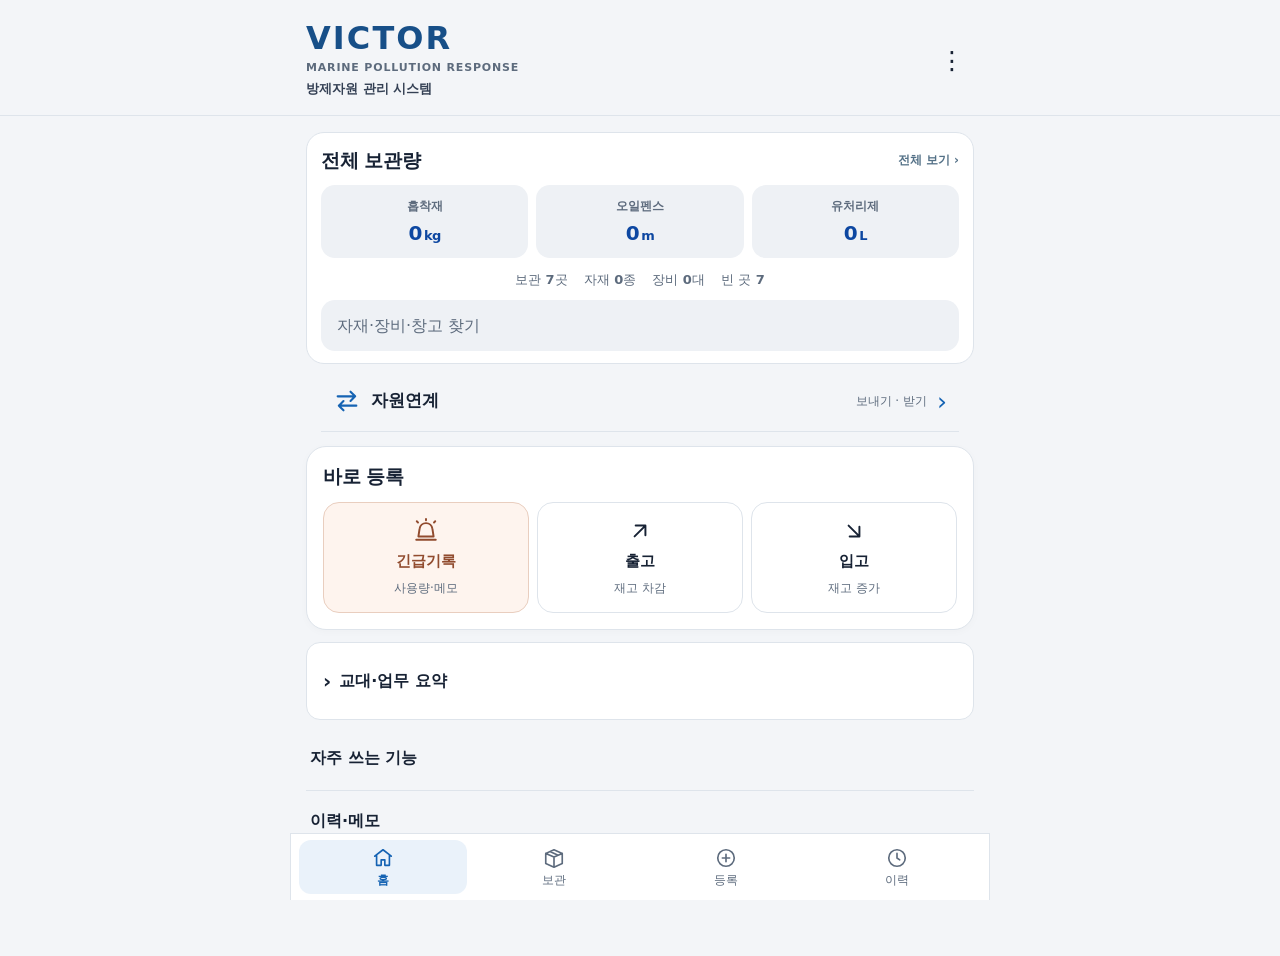
==== commit 0efd7310: "빌드 185: 실사·입출고·자원연계 개선" ====
--- a/index.html
+++ b/index.html
@@ -12,8 +12,8 @@
   </script>
   <link rel="manifest" href="./manifest.json">
   <link rel="apple-touch-icon" href="./icons/icon-180.png">
-  <link rel="stylesheet" href="./style.css?v=02020m182">
-  <link rel="stylesheet" href="./interface.css?v=02020m182">
+  <link rel="stylesheet" href="./style.css?v=02020m185">
+  <link rel="stylesheet" href="./interface.css?v=02020m185">
   <title>Victor</title>
 </head>
 <body>
@@ -69,6 +69,7 @@
     <input type="file" id="sharedResourceFile" accept="application/json,.json,.victor" hidden>
 
     <main class="content" id="view"></main>
+  </div>
 
     <nav class="bottom" aria-label="주요 메뉴">
       <button class="nav active" data-page="home" type="button" aria-current="page"><svg viewBox="0 0 24 24" aria-hidden="true" focusable="false"><path d="m3 10 9-7 9 7M5 9v11h5v-6h4v6h5V9"/></svg><span>홈</span></button>
@@ -76,7 +77,6 @@
       <button class="nav" data-page="register" type="button"><svg viewBox="0 0 24 24" aria-hidden="true" focusable="false"><circle cx="12" cy="12" r="9"/><path d="M12 8v8M8 12h8"/></svg><span>등록</span></button>
       <button class="nav" data-page="history" type="button"><svg viewBox="0 0 24 24" aria-hidden="true" focusable="false"><circle cx="12" cy="12" r="9"/><path d="M12 7v5l3 2"/></svg><span>이력</span></button>
     </nav>
-  </div>
 
   <div class="modal sheet-modal" id="appInfoModal">
     <div class="dialog">
@@ -135,10 +135,10 @@
 
   <div class="snackbar" id="snackbar" role="status" aria-live="polite"></div>
 
-  <script src="./storage.js?v=02020m182"></script>
-  <script src="./workflow.js?v=02020m182"></script>
-  <script src="./fieldwork.js?v=02020m182"></script>
-  <script src="./app.js?v=02020m182"></script>
+  <script src="./storage.js?v=02020m185"></script>
+  <script src="./workflow.js?v=02020m185"></script>
+  <script src="./fieldwork.js?v=02020m185"></script>
+  <script src="./app.js?v=02020m185"></script>
 </body>
 </html>
 
--- a/interface.css
+++ b/interface.css
@@ -486,7 +486,7 @@
 .home-inventory{background:var(--card);border:1px solid var(--border);border-radius:18px;padding:0 14px 12px;margin-bottom:8px}
 :root[data-theme] .home-inventory #homeStorageSummary{width:100%;background:transparent;border:0;box-shadow:none;margin:0;padding:14px 0 10px}
 .home-inline-search #globalSearch{width:100%;margin:0}
-:root[data-theme] #homeShareResources{display:flex;align-items:center;gap:10px;min-height:52px;padding:8px 12px;background:transparent;border:0;border-bottom:1px solid var(--border);border-radius:0}
+:root[data-theme] #homeShareResources{display:flex;align-items:center;gap:10px;min-height:60px;width:calc(100% - 30px);margin-inline:15px;padding:8px 12px;background:transparent;border:0;border-bottom:1px solid var(--border);border-radius:0}
 #homeShareResources small{margin-inline-start:auto}
 .home-fold,.home-attention{border-bottom:1px solid var(--border);padding:0 4px 6px;margin:4px 0}
 .home-fold>summary{cursor:pointer;padding:14px 0;min-height:48px;font-weight:650}
@@ -517,3 +517,32 @@
 }
 :is(.summary-value,.stock-qty,.history-tab){font-variant-numeric:tabular-nums}
 .register-type-options button[aria-pressed="true"]{outline:2px solid var(--blue2);outline-offset:-2px;color:var(--blue2)}
+
+/* Keep caption/control spacing equal for both history filter groups. */
+.history-filter-caption{margin:0 0 8px}
+.history-tabs{margin:0 0 16px}
+.history-tabs+.history-filter-caption{margin-top:0}
+.history-filter-caption+.history-date-buttons{margin:0 0 16px}
+.history-tabs:has([data-hfilter="review"]:not([hidden])){grid-template-columns:repeat(2,minmax(0,1fr))}
+.history-tabs [data-hfilter="review"]{grid-column:auto}
+.history-tabs [hidden]{display:none}
+.form details.field-card:has(#recTime)>summary{display:flex;align-items:center;gap:8px;box-sizing:border-box;padding:0;min-height:44px}
+.form details.field-card:has(#recTime)>.location-grid{grid-template-columns:repeat(2,minmax(0,1fr));gap:12px;padding:8px 0 0;margin:0}
+.form details.field-card:has(#recTime) .location-grid>label{display:grid;grid-template-columns:minmax(0,1fr);align-content:start;gap:6px;min-width:0}
+.form details.field-card .location-grid :is(#recDate,#recTime){display:block;width:100%;min-width:0;max-width:100%;height:46px;min-height:46px;box-sizing:border-box;margin:0;padding:0 10px;line-height:20px;-webkit-appearance:none;appearance:none}
+.form details.field-card :is(#recDate,#recTime)::-webkit-date-and-time-value{text-align:center;min-width:0;margin:0}
+:root[data-theme="dark"] .field-card #recTime{color-scheme:dark;background:#26384b;color:#e0eaf3;border-color:#4a6076}
+.form details.field-card:has(#recTime)>.btn{margin:12px 0 0}
+@media(max-width:360px){.form details.field-card:has(#recTime)>.location-grid{grid-template-columns:1fr}}
+@media(min-width:600px){.history-tabs:has([data-hfilter="review"]:not([hidden])){grid-template-columns:repeat(4,minmax(0,1fr))}}
+
+/* Only the warehouse survey list: keep quick actions in a consistent column. */
+#view:has(#surveyListPlace) details.card>summary{padding-block:4px}
+#view:has(#surveyListPlace) details.card[open]>summary{margin-bottom:8px}
+#view:has(#surveyListPlace) .batch-row{display:grid;grid-template-columns:minmax(0,1fr) auto;align-items:center;gap:8px 12px;padding:10px 0;margin:0}
+#view:has(#surveyListPlace) .batch-row>strong{min-width:0;overflow-wrap:anywhere}
+#view:has(#surveyListPlace) .batch-row .btn-row{justify-content:flex-end;gap:8px;margin:0}
+#view:has(#surveyListPlace) [data-match-group]{margin-top:8px;width:100%}
+@media(max-width:360px){#view:has(#surveyListPlace) .batch-row{grid-template-columns:minmax(0,1fr)}#view:has(#surveyListPlace) .batch-row .btn-row{justify-content:flex-start}}
+.cloud-share-form .cloud-detail-fold[open] .share-detail-group{box-sizing:border-box}
+@media(min-width:900px){.cloud-share-form .cloud-detail-fold[open]{display:grid;grid-template-columns:repeat(2,minmax(0,1fr));gap:12px}.cloud-share-form .cloud-detail-fold[open]>*{grid-column:1/-1}.cloud-share-form .cloud-detail-fold[open] .share-detail-group{grid-column:auto;display:block;width:auto;margin:0}}
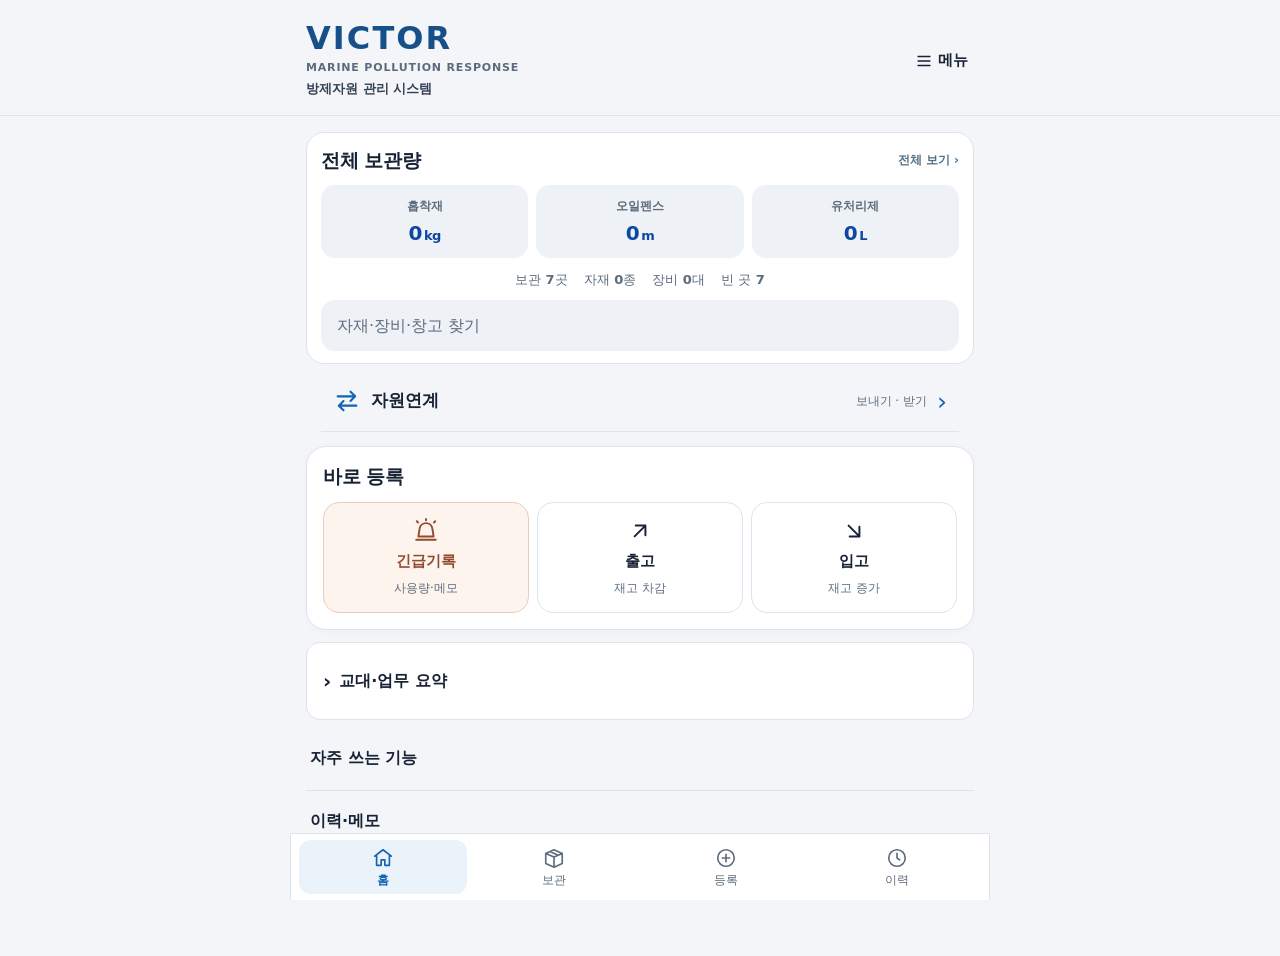
==== commit 37328729: "빌드 186: 홈 메뉴 개선" ====
--- a/index.html
+++ b/index.html
@@ -12,8 +12,8 @@
   </script>
   <link rel="manifest" href="./manifest.json">
   <link rel="apple-touch-icon" href="./icons/icon-180.png">
-  <link rel="stylesheet" href="./style.css?v=02020m185">
-  <link rel="stylesheet" href="./interface.css?v=02020m185">
+  <link rel="stylesheet" href="./style.css?v=02020m186">
+  <link rel="stylesheet" href="./interface.css?v=02020m186">
   <title>Victor</title>
 </head>
 <body>
@@ -29,7 +29,7 @@
     <header class="top">
       <div class="top-inner">
         <div id="headTitle"></div>
-        <div class="top-actions"><button class="more" id="moreBtn" type="button" aria-label="앱 관리">⋮</button></div>
+        <div class="top-actions"><button class="more" id="moreBtn" type="button" aria-label="메뉴"><svg aria-hidden="true" width="18" height="18" viewBox="0 0 24 24" fill="none" stroke="currentColor" stroke-width="1.7" stroke-linecap="round"><path d="M4 6h16M4 12h16M4 18h16"/></svg>메뉴</button></div>
       </div>
     </header>
     <div id="appUpdateBanner" class="app-update-banner" role="status" hidden>새 앱 버전 준비됨 <button class="btn secondary compact" type="button">업데이트</button></div>
@@ -135,10 +135,10 @@
 
   <div class="snackbar" id="snackbar" role="status" aria-live="polite"></div>
 
-  <script src="./storage.js?v=02020m185"></script>
-  <script src="./workflow.js?v=02020m185"></script>
-  <script src="./fieldwork.js?v=02020m185"></script>
-  <script src="./app.js?v=02020m185"></script>
+  <script src="./storage.js?v=02020m186"></script>
+  <script src="./workflow.js?v=02020m186"></script>
+  <script src="./fieldwork.js?v=02020m186"></script>
+  <script src="./app.js?v=02020m186"></script>
 </body>
 </html>
 
--- a/interface.css
+++ b/interface.css
@@ -36,6 +36,9 @@
 .top-inner{padding:18px 18px 14px;align-items:center}
 .page-title{font-size:27px;font-weight:750;line-height:1.25;letter-spacing:-.035em}
 .date{margin-top:5px;font-size:13px;line-height:1.5}
+:root[data-theme] #moreBtn:not([hidden]){display:inline-flex;align-items:center;justify-content:center;gap:5px;min-width:64px;width:auto;height:44px;padding-inline:6px;font-size:15px;font-weight:600;color:var(--text);background:transparent;border:0;box-shadow:none}
+#moreBtn[hidden],#pageSendBackup[hidden]{display:none!important}
+.menu-fold>summary{cursor:pointer;min-height:44px;align-content:center;font-weight:650}.menu-fold>summary small{color:var(--muted);font-weight:400;margin-inline-start:6px}.menu-mode{display:flex;align-items:center;justify-content:space-between;gap:10px;padding:6px 12px}.menu-mode select{width:auto;min-height:44px}
 :root[data-theme] .more{width:44px;min-width:44px;height:44px;border-radius:12px;padding:0;display:grid;place-items:center;color:var(--text);background:transparent;font-size:25px;flex-shrink:0}
 :root[data-theme] :is(.card,.summary-card,.list-card,.menu-page-section){background:var(--card);border:1px solid var(--border);border-radius:20px;box-shadow:var(--card-shadow)}
 :root[data-theme] :is(.home-quick,.menu-page-hero,.resource-filters,.share-status-card,.tech-hero){background:var(--card);background-image:none;border-color:var(--border)}
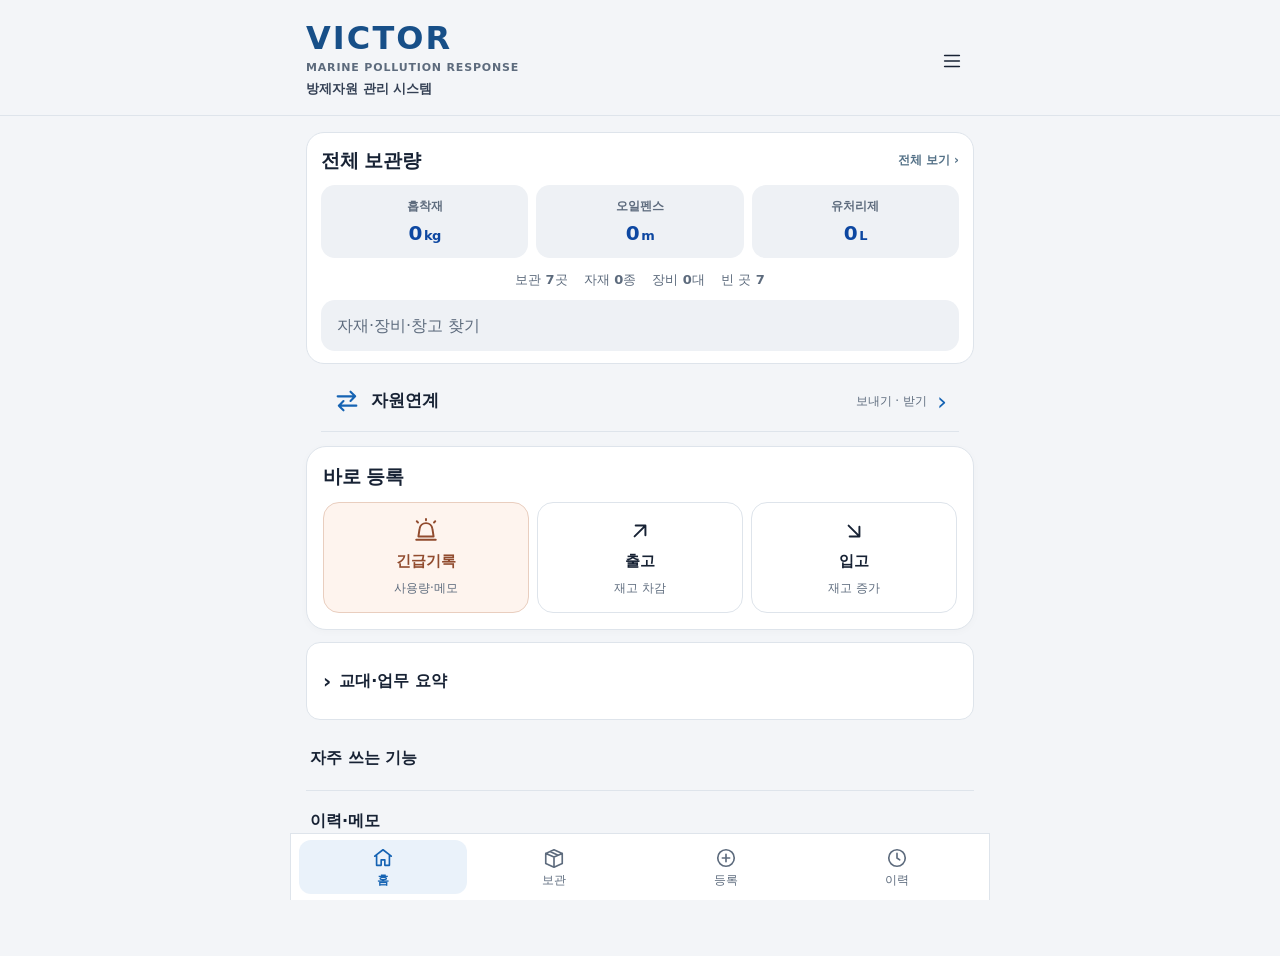
==== commit 073c3f70: "빌드 187: 홈 메뉴 아이콘 통일" ====
--- a/index.html
+++ b/index.html
@@ -12,8 +12,8 @@
   </script>
   <link rel="manifest" href="./manifest.json">
   <link rel="apple-touch-icon" href="./icons/icon-180.png">
-  <link rel="stylesheet" href="./style.css?v=02020m186">
-  <link rel="stylesheet" href="./interface.css?v=02020m186">
+  <link rel="stylesheet" href="./style.css?v=02020m187">
+  <link rel="stylesheet" href="./interface.css?v=02020m187">
   <title>Victor</title>
 </head>
 <body>
@@ -29,7 +29,7 @@
     <header class="top">
       <div class="top-inner">
         <div id="headTitle"></div>
-        <div class="top-actions"><button class="more" id="moreBtn" type="button" aria-label="메뉴"><svg aria-hidden="true" width="18" height="18" viewBox="0 0 24 24" fill="none" stroke="currentColor" stroke-width="1.7" stroke-linecap="round"><path d="M4 6h16M4 12h16M4 18h16"/></svg>메뉴</button></div>
+        <div class="top-actions"><button class="more" id="moreBtn" type="button" aria-label="메뉴"><svg aria-hidden="true" viewBox="0 0 24 24"><path d="M4 6h16M4 12h16M4 18h16"/></svg></button></div>
       </div>
     </header>
     <div id="appUpdateBanner" class="app-update-banner" role="status" hidden>새 앱 버전 준비됨 <button class="btn secondary compact" type="button">업데이트</button></div>
@@ -135,10 +135,10 @@
 
   <div class="snackbar" id="snackbar" role="status" aria-live="polite"></div>
 
-  <script src="./storage.js?v=02020m186"></script>
-  <script src="./workflow.js?v=02020m186"></script>
-  <script src="./fieldwork.js?v=02020m186"></script>
-  <script src="./app.js?v=02020m186"></script>
+  <script src="./storage.js?v=02020m187"></script>
+  <script src="./workflow.js?v=02020m187"></script>
+  <script src="./fieldwork.js?v=02020m187"></script>
+  <script src="./app.js?v=02020m187"></script>
 </body>
 </html>
 
--- a/interface.css
+++ b/interface.css
@@ -36,7 +36,7 @@
 .top-inner{padding:18px 18px 14px;align-items:center}
 .page-title{font-size:27px;font-weight:750;line-height:1.25;letter-spacing:-.035em}
 .date{margin-top:5px;font-size:13px;line-height:1.5}
-:root[data-theme] #moreBtn:not([hidden]){display:inline-flex;align-items:center;justify-content:center;gap:5px;min-width:64px;width:auto;height:44px;padding-inline:6px;font-size:15px;font-weight:600;color:var(--text);background:transparent;border:0;box-shadow:none}
+:root[data-theme] #moreBtn:not([hidden]){display:inline-flex;align-items:center;justify-content:center;min-width:44px;width:44px;height:44px;padding:0;color:var(--text);background:transparent;border:0;box-shadow:none}
 #moreBtn[hidden],#pageSendBackup[hidden]{display:none!important}
 .menu-fold>summary{cursor:pointer;min-height:44px;align-content:center;font-weight:650}.menu-fold>summary small{color:var(--muted);font-weight:400;margin-inline-start:6px}.menu-mode{display:flex;align-items:center;justify-content:space-between;gap:10px;padding:6px 12px}.menu-mode select{width:auto;min-height:44px}
 :root[data-theme] .more{width:44px;min-width:44px;height:44px;border-radius:12px;padding:0;display:grid;place-items:center;color:var(--text);background:transparent;font-size:25px;flex-shrink:0}
@@ -99,7 +99,7 @@
 .resource-management>summary,.bundle-preview>summary{font-weight:600}
 :root[data-theme] .bottom{background:var(--card);border-top-color:var(--border);backdrop-filter:none;-webkit-backdrop-filter:none;gap:4px;padding-top:6px;padding-bottom:calc(6px + env(safe-area-inset-bottom))}
 :root[data-theme] .nav{display:flex;flex-direction:column;align-items:center;justify-content:center;gap:4px;min-height:54px;padding:6px 4px;font-size:12px;font-weight:550;line-height:1.25;border-radius:12px;color:var(--muted);background:transparent}
-.nav svg{width:22px;height:22px;display:block;flex-shrink:0;stroke:currentColor;stroke-width:1.8;stroke-linecap:round;stroke-linejoin:round;fill:none}
+.nav svg,#moreBtn svg{width:22px;height:22px;display:block;flex-shrink:0;stroke:currentColor;stroke-width:1.8;stroke-linecap:round;stroke-linejoin:round;fill:none}
 :root[data-theme] .nav.active{color:var(--blue);font-weight:650;background:var(--tint)}
 .nav.active::after{display:none}
 :root[data-theme] :is(.card,.quick-action,.choice-card,.flow-btn,.warehouse-card,.resource-detail-card,.tech-card){animation:none}
